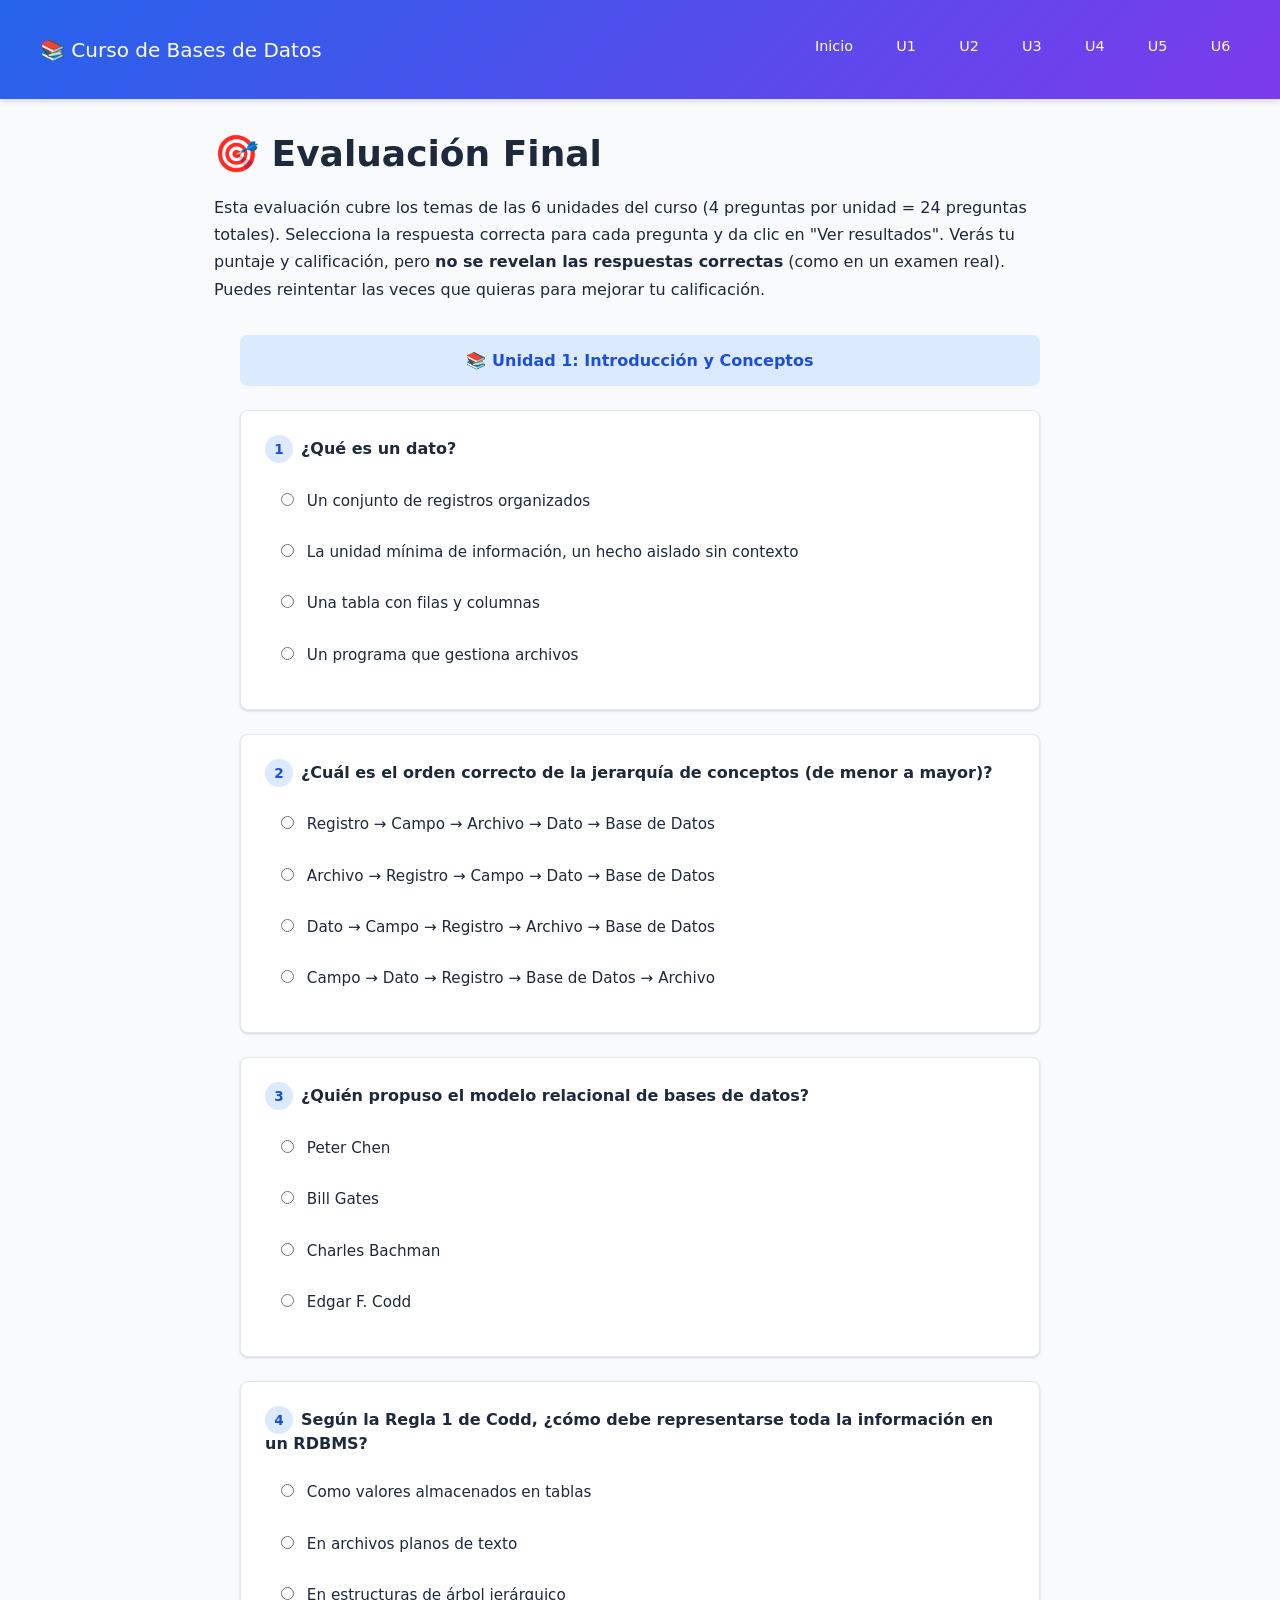
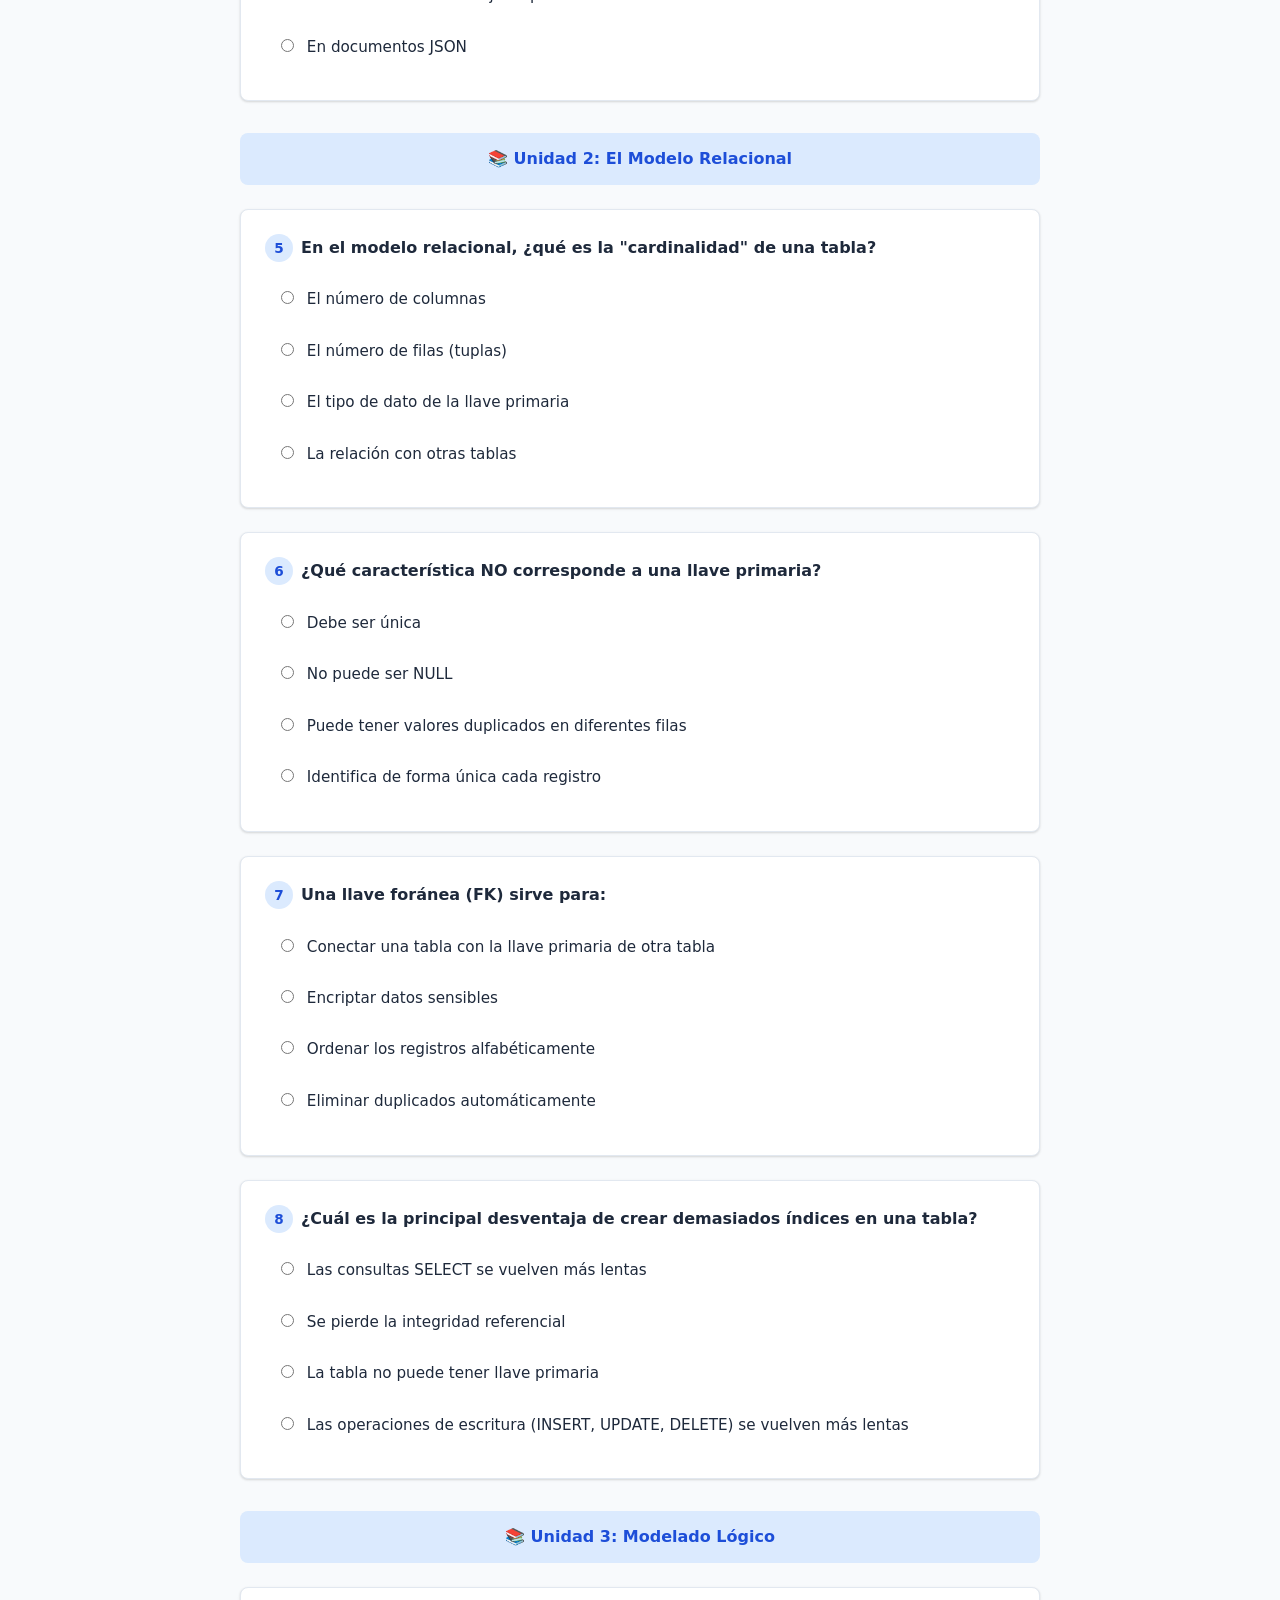
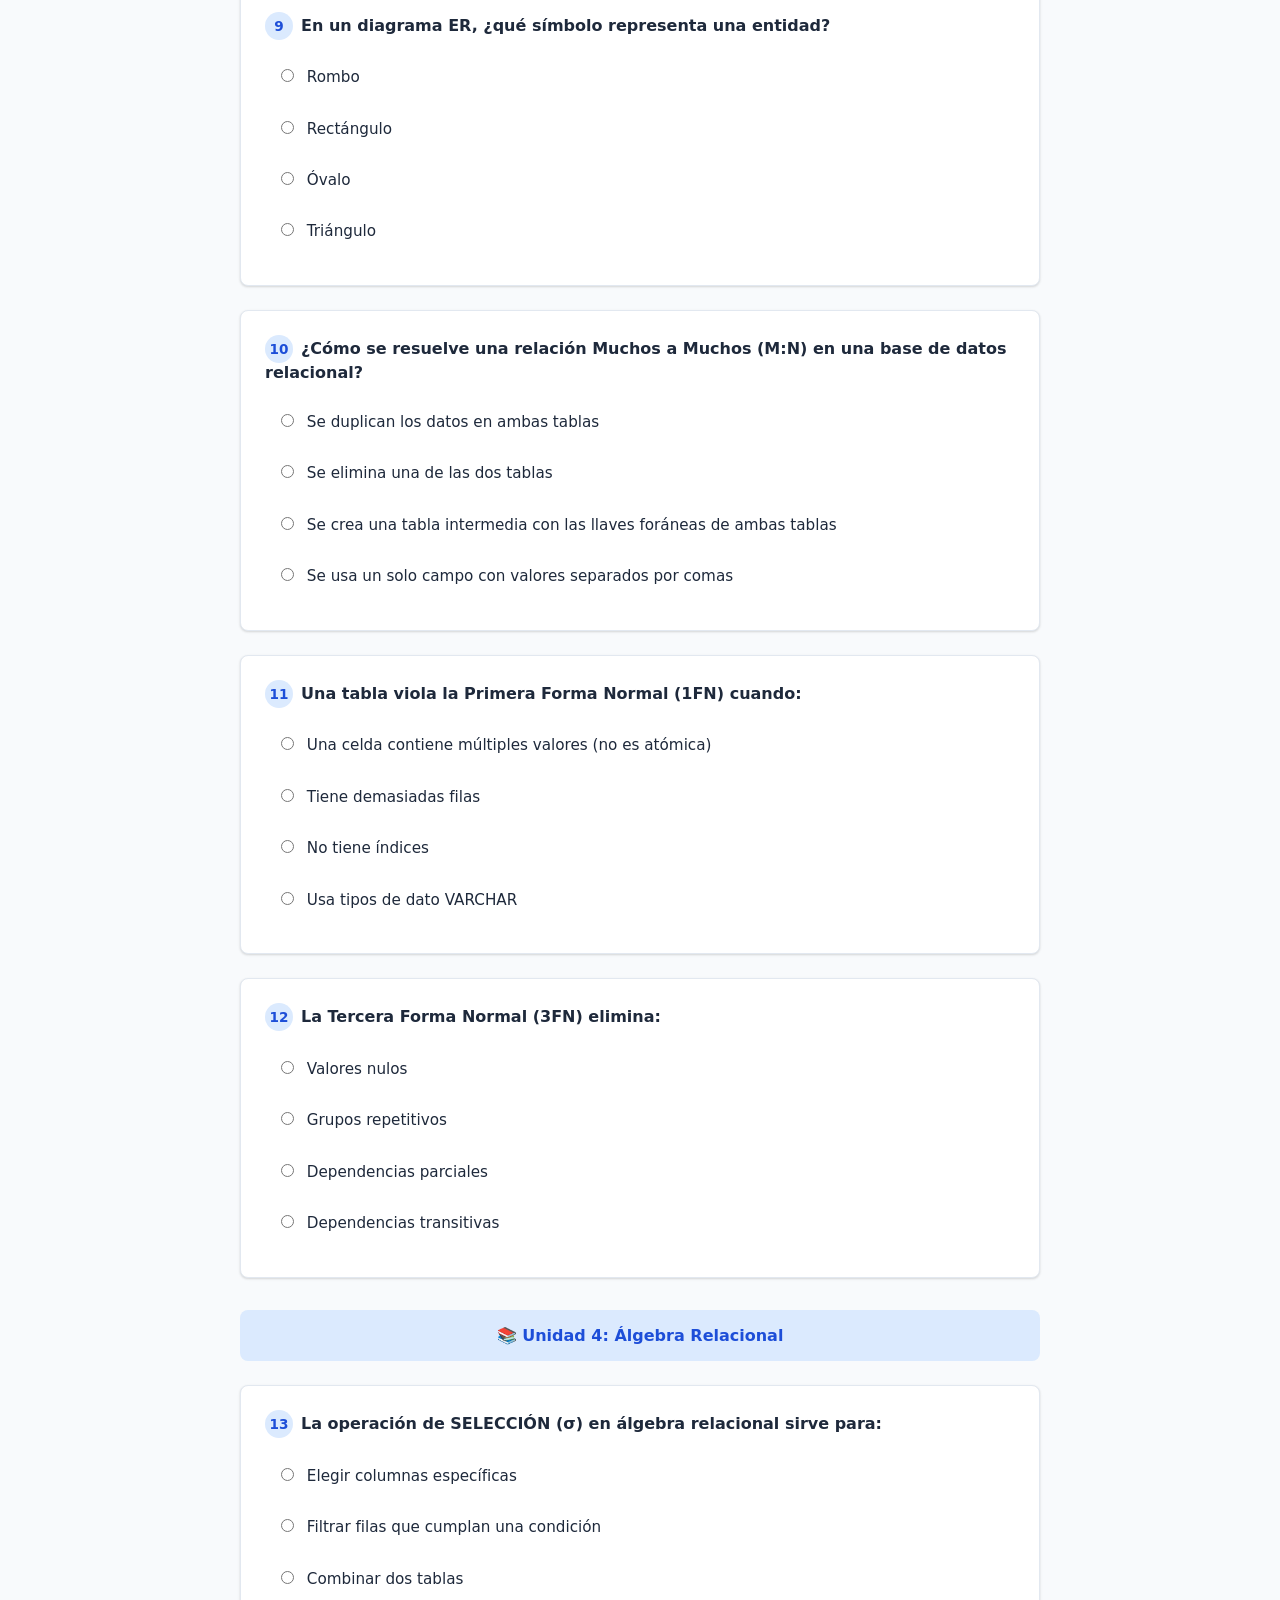
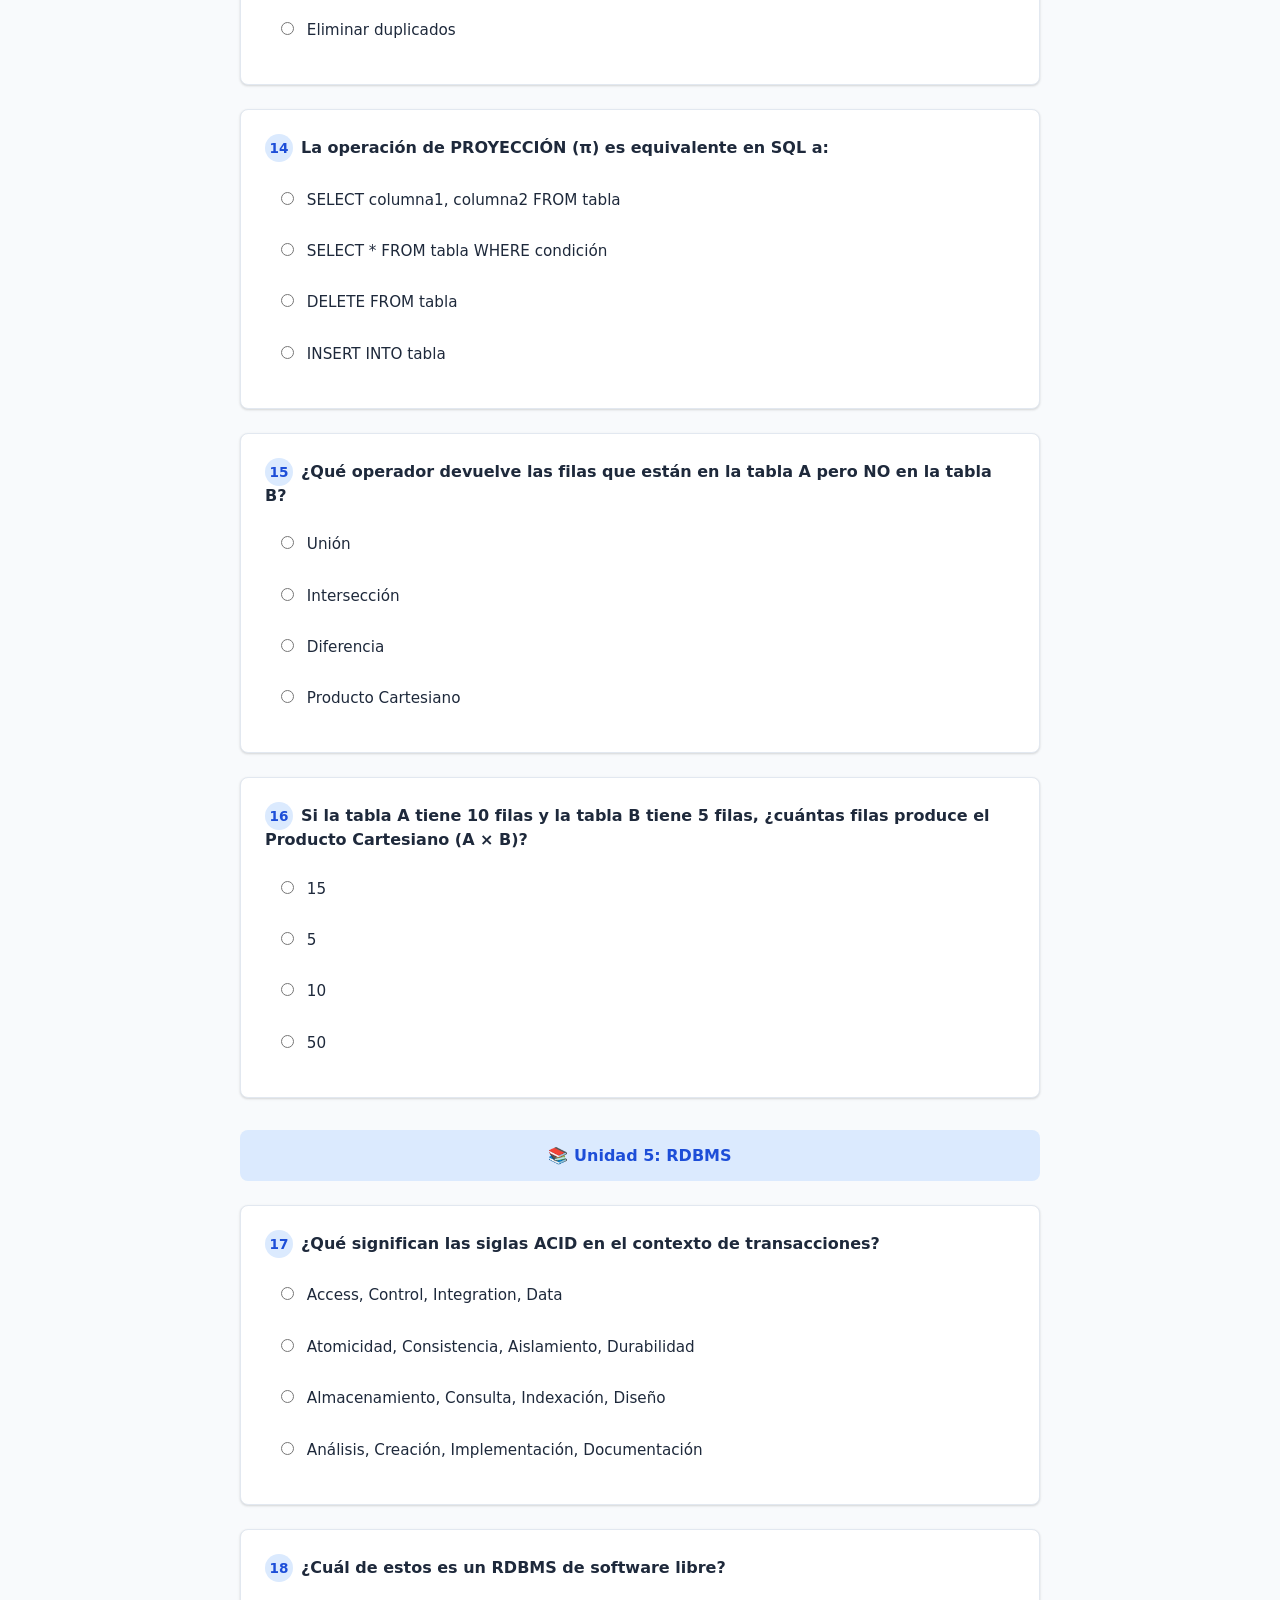
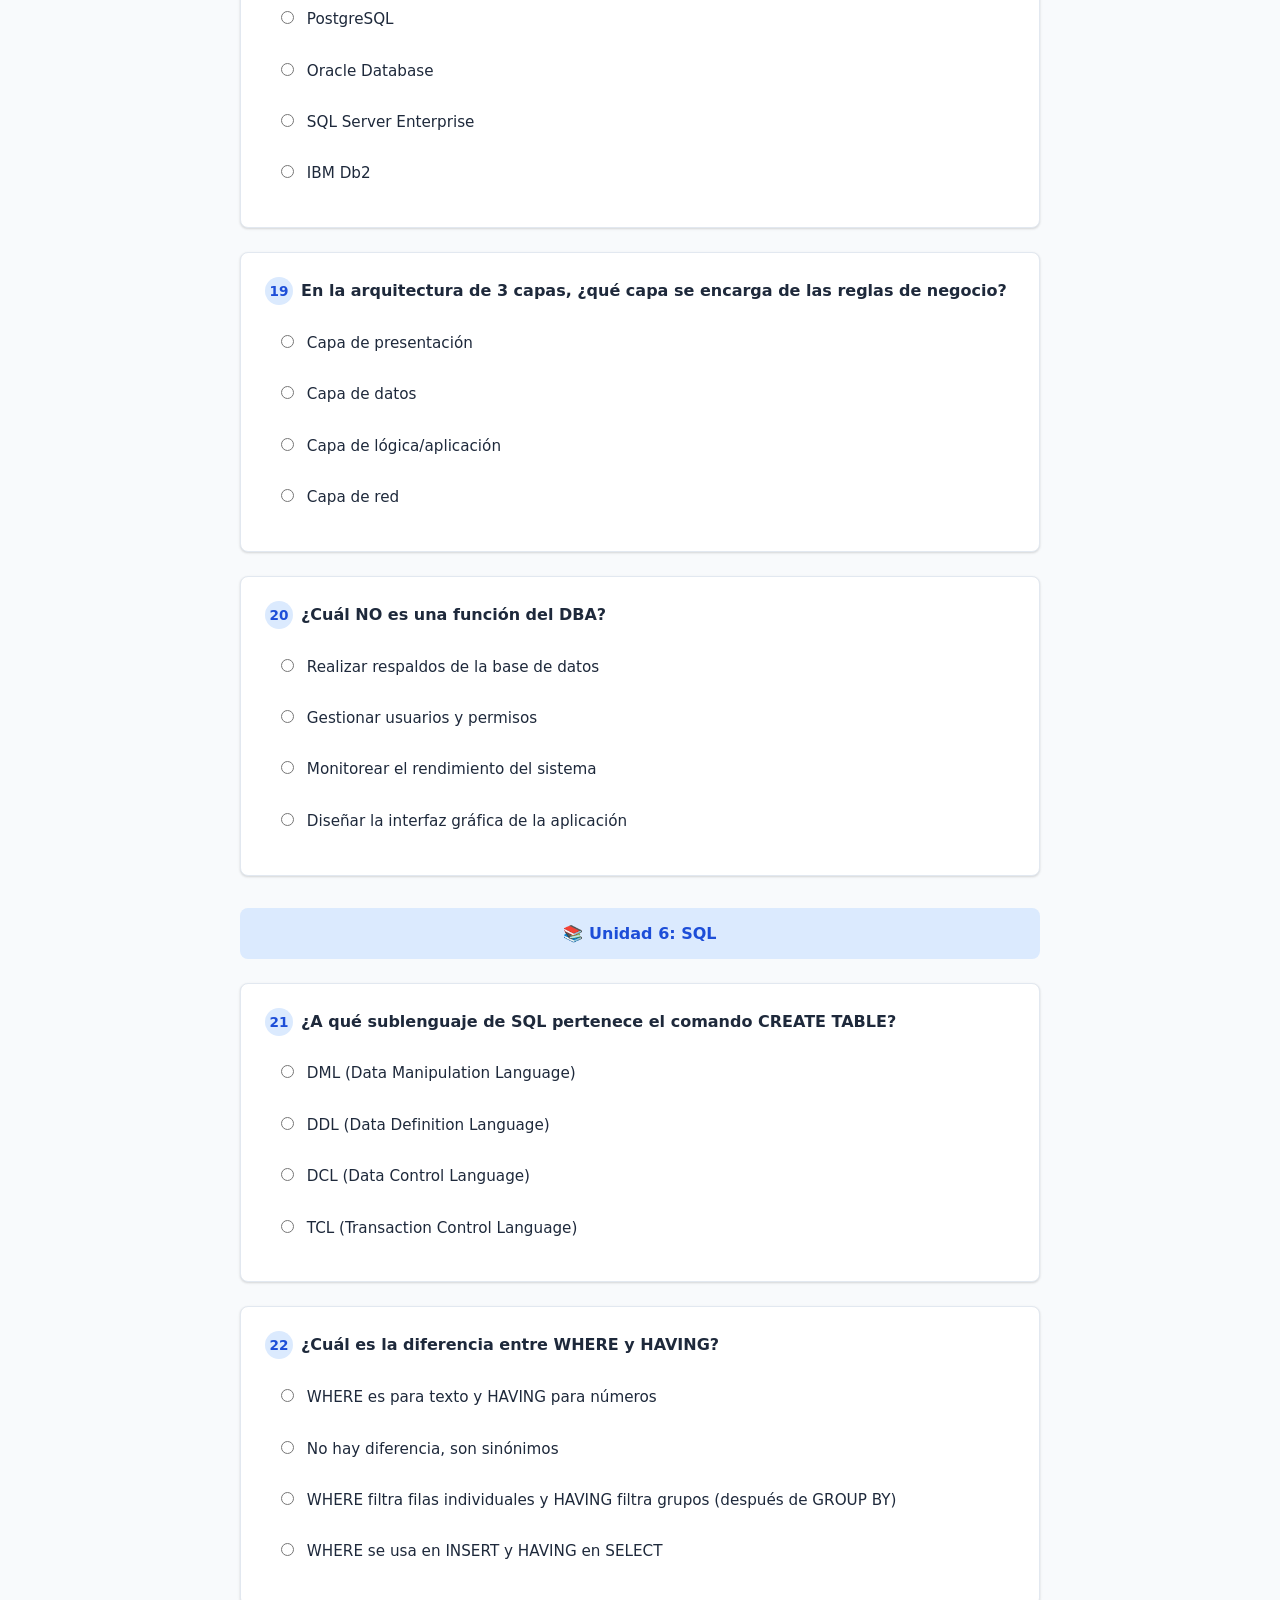
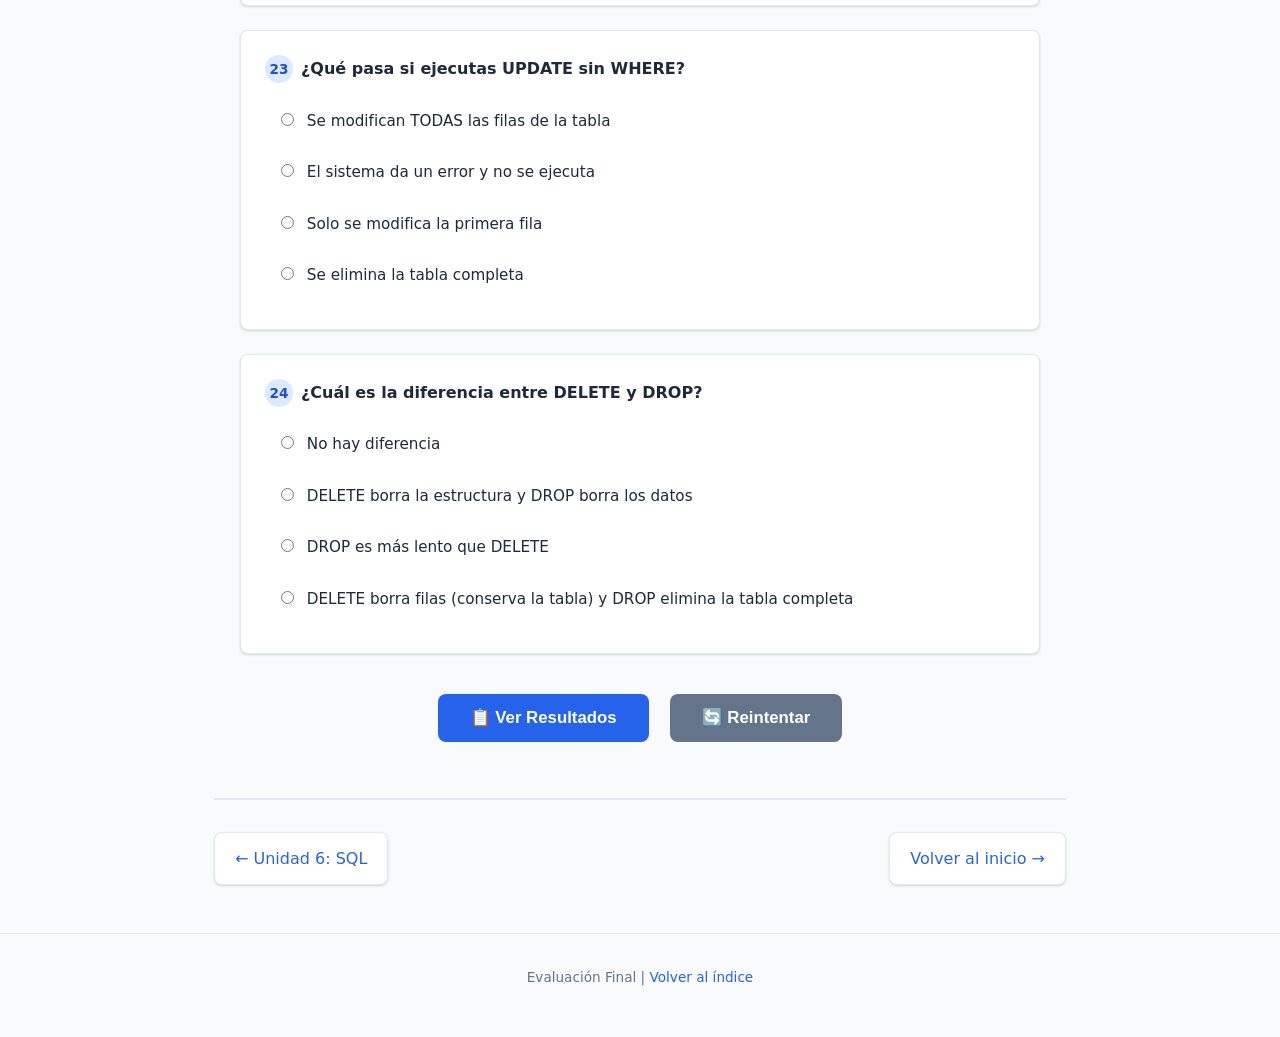
==== evaluacion.html @ bdf023b6 "Add files via upload" ====
<!DOCTYPE html>
<html lang="es">
<head>
    <meta charset="UTF-8">
    <meta name="viewport" content="width=device-width, initial-scale=1.0">
    <title>Evaluación Final | Curso de Bases de Datos</title>
    <link rel="stylesheet" href="styles.css">
    <style>
        .quiz-container {
            max-width: 800px;
            margin: 0 auto;
        }
        .question {
            background: var(--white);
            border: 1px solid var(--border);
            border-radius: var(--radius);
            padding: 1.5rem;
            margin-bottom: 1.5rem;
            box-shadow: var(--shadow);
            transition: border-color 0.3s;
        }
        .question.correct {
            border-color: transparent;
        }
        .question.incorrect {
            border-color: transparent;
        }
        .question h4 {
            margin-top: 0;
            margin-bottom: 1rem;
            color: var(--text);
            font-size: 1rem;
        }
        .question h4 .q-number {
            display: inline-block;
            background: var(--primary-light);
            color: var(--primary-dark);
            width: 28px;
            height: 28px;
            border-radius: 50%;
            text-align: center;
            line-height: 28px;
            font-size: 0.85rem;
            margin-right: 0.5rem;
        }
        .question label {
            display: block;
            padding: 0.6rem 1rem;
            margin: 0.4rem 0;
            border-radius: 6px;
            cursor: pointer;
            transition: background 0.2s;
            font-size: 0.95rem;
        }
        .question label:hover {
            background: var(--primary-light);
        }
        .question input[type="radio"] {
            margin-right: 0.5rem;
        }
        .question .feedback {
            display: none;
            margin-top: 0.75rem;
            padding: 0.6rem 1rem;
            border-radius: 6px;
            font-size: 0.9rem;
            font-weight: 500;
        }
        .question .feedback.show {
            display: block;
        }
        .question .feedback.correct-feedback {
            background: #d1fae5;
            color: #065f46;
        }
        .question .feedback.incorrect-feedback {
            background: #fee2e2;
            color: #991b1b;
        }
        .quiz-results {
            display: none;
            text-align: center;
            background: var(--white);
            border: 2px solid var(--primary);
            border-radius: var(--radius-lg);
            padding: 2rem;
            margin: 2rem 0;
            box-shadow: var(--shadow-lg);
        }
        .quiz-results.show {
            display: block;
        }
        .quiz-results .score {
            font-size: 3rem;
            font-weight: 800;
            color: var(--primary);
            margin: 0.5rem 0;
        }
        .quiz-results .score-label {
            font-size: 1.1rem;
            color: var(--text-light);
            margin-bottom: 0.5rem;
        }
        .quiz-results .grade {
            font-size: 1.5rem;
            font-weight: 700;
            margin: 1rem 0;
            padding: 0.5rem 1.5rem;
            border-radius: 30px;
            display: inline-block;
        }
        .quiz-results .grade.excellent {
            background: #d1fae5;
            color: #065f46;
        }
        .quiz-results .grade.good {
            background: #dbeafe;
            color: #1e40af;
        }
        .quiz-results .grade.regular {
            background: #fef3c7;
            color: #92400e;
        }
        .quiz-results .grade.needs-work {
            background: #fee2e2;
            color: #991b1b;
        }
        .quiz-results .message {
            font-size: 1rem;
            color: var(--text-light);
            margin-top: 1rem;
        }
        .quiz-btn {
            display: inline-block;
            padding: 0.85rem 2rem;
            background: var(--primary);
            color: white;
            border: none;
            border-radius: var(--radius);
            font-size: 1.05rem;
            font-weight: 600;
            cursor: pointer;
            transition: background 0.2s, transform 0.1s;
            margin: 0.5rem;
        }
        .quiz-btn:hover {
            background: var(--primary-dark);
            transform: translateY(-1px);
        }
        .quiz-btn.secondary {
            background: var(--text-light);
        }
        .quiz-btn.secondary:hover {
            background: var(--text);
        }
        .section-divider {
            text-align: center;
            margin: 2rem 0 1.5rem;
            padding: 0.75rem;
            background: var(--primary-light);
            border-radius: var(--radius);
            font-weight: 600;
            color: var(--primary-dark);
        }
    </style>
</head>
<body>
    <header class="site-header">
        <nav class="nav-container">
            <a href="index.html" class="nav-brand">&#128218; Curso de Bases de Datos</a>
            <ul class="nav-links">
                <li><a href="index.html">Inicio</a></li>
                <li><a href="unidad1.html">U1</a></li>
                <li><a href="unidad2.html">U2</a></li>
                <li><a href="unidad3.html">U3</a></li>
                <li><a href="unidad4.html">U4</a></li>
                <li><a href="unidad5.html">U5</a></li>
                <li><a href="unidad6.html">U6</a></li>
            </ul>
        </nav>
    </header>

    <main class="main-content">
        <h1>&#127919; Evaluación Final</h1>
        <p>Esta evaluación cubre los temas de las 6 unidades del curso (4 preguntas por unidad = 24 preguntas totales). Selecciona la respuesta correcta para cada pregunta y da clic en "Ver resultados". Verás tu puntaje y calificación, pero <strong>no se revelan las respuestas correctas</strong> (como en un examen real). Puedes reintentar las veces que quieras para mejorar tu calificación.</p>

        <div class="quiz-container" id="quizContainer">

            <!-- UNIDAD 1 -->
            <div class="section-divider">&#128218; Unidad 1: Introducción y Conceptos</div>

            <div class="question" data-correct="b">
                <h4><span class="q-number">1</span>¿Qué es un dato?</h4>
                <label><input type="radio" name="q1" value="a"> Un conjunto de registros organizados</label>
                <label><input type="radio" name="q1" value="b"> La unidad mínima de información, un hecho aislado sin contexto</label>
                <label><input type="radio" name="q1" value="c"> Una tabla con filas y columnas</label>
                <label><input type="radio" name="q1" value="d"> Un programa que gestiona archivos</label>
                <div class="feedback" style="display:none;"></div>
            </div>

            <div class="question" data-correct="c">
                <h4><span class="q-number">2</span>¿Cuál es el orden correcto de la jerarquía de conceptos (de menor a mayor)?</h4>
                <label><input type="radio" name="q2" value="a"> Registro → Campo → Archivo → Dato → Base de Datos</label>
                <label><input type="radio" name="q2" value="b"> Archivo → Registro → Campo → Dato → Base de Datos</label>
                <label><input type="radio" name="q2" value="c"> Dato → Campo → Registro → Archivo → Base de Datos</label>
                <label><input type="radio" name="q2" value="d"> Campo → Dato → Registro → Base de Datos → Archivo</label>
                <div class="feedback" style="display:none;"></div>
            </div>

            <div class="question" data-correct="d">
                <h4><span class="q-number">3</span>¿Quién propuso el modelo relacional de bases de datos?</h4>
                <label><input type="radio" name="q3" value="a"> Peter Chen</label>
                <label><input type="radio" name="q3" value="b"> Bill Gates</label>
                <label><input type="radio" name="q3" value="c"> Charles Bachman</label>
                <label><input type="radio" name="q3" value="d"> Edgar F. Codd</label>
                <div class="feedback" style="display:none;"></div>
            </div>

            <div class="question" data-correct="a">
                <h4><span class="q-number">4</span>Según la Regla 1 de Codd, ¿cómo debe representarse toda la información en un RDBMS?</h4>
                <label><input type="radio" name="q4" value="a"> Como valores almacenados en tablas</label>
                <label><input type="radio" name="q4" value="b"> En archivos planos de texto</label>
                <label><input type="radio" name="q4" value="c"> En estructuras de árbol jerárquico</label>
                <label><input type="radio" name="q4" value="d"> En documentos JSON</label>
                <div class="feedback" style="display:none;"></div>
            </div>

            <!-- UNIDAD 2 -->
            <div class="section-divider">&#128218; Unidad 2: El Modelo Relacional</div>

            <div class="question" data-correct="b">
                <h4><span class="q-number">5</span>En el modelo relacional, ¿qué es la "cardinalidad" de una tabla?</h4>
                <label><input type="radio" name="q5" value="a"> El número de columnas</label>
                <label><input type="radio" name="q5" value="b"> El número de filas (tuplas)</label>
                <label><input type="radio" name="q5" value="c"> El tipo de dato de la llave primaria</label>
                <label><input type="radio" name="q5" value="d"> La relación con otras tablas</label>
                <div class="feedback" style="display:none;"></div>
            </div>

            <div class="question" data-correct="c">
                <h4><span class="q-number">6</span>¿Qué característica NO corresponde a una llave primaria?</h4>
                <label><input type="radio" name="q6" value="a"> Debe ser única</label>
                <label><input type="radio" name="q6" value="b"> No puede ser NULL</label>
                <label><input type="radio" name="q6" value="c"> Puede tener valores duplicados en diferentes filas</label>
                <label><input type="radio" name="q6" value="d"> Identifica de forma única cada registro</label>
                <div class="feedback" style="display:none;"></div>
            </div>

            <div class="question" data-correct="a">
                <h4><span class="q-number">7</span>Una llave foránea (FK) sirve para:</h4>
                <label><input type="radio" name="q7" value="a"> Conectar una tabla con la llave primaria de otra tabla</label>
                <label><input type="radio" name="q7" value="b"> Encriptar datos sensibles</label>
                <label><input type="radio" name="q7" value="c"> Ordenar los registros alfabéticamente</label>
                <label><input type="radio" name="q7" value="d"> Eliminar duplicados automáticamente</label>
                <div class="feedback" style="display:none;"></div>
            </div>

            <div class="question" data-correct="d">
                <h4><span class="q-number">8</span>¿Cuál es la principal desventaja de crear demasiados índices en una tabla?</h4>
                <label><input type="radio" name="q8" value="a"> Las consultas SELECT se vuelven más lentas</label>
                <label><input type="radio" name="q8" value="b"> Se pierde la integridad referencial</label>
                <label><input type="radio" name="q8" value="c"> La tabla no puede tener llave primaria</label>
                <label><input type="radio" name="q8" value="d"> Las operaciones de escritura (INSERT, UPDATE, DELETE) se vuelven más lentas</label>
                <div class="feedback" style="display:none;"></div>
            </div>

            <!-- UNIDAD 3 -->
            <div class="section-divider">&#128218; Unidad 3: Modelado Lógico</div>

            <div class="question" data-correct="b">
                <h4><span class="q-number">9</span>En un diagrama ER, ¿qué símbolo representa una entidad?</h4>
                <label><input type="radio" name="q9" value="a"> Rombo</label>
                <label><input type="radio" name="q9" value="b"> Rectángulo</label>
                <label><input type="radio" name="q9" value="c"> Óvalo</label>
                <label><input type="radio" name="q9" value="d"> Triángulo</label>
                <div class="feedback" style="display:none;"></div>
            </div>

            <div class="question" data-correct="c">
                <h4><span class="q-number">10</span>¿Cómo se resuelve una relación Muchos a Muchos (M:N) en una base de datos relacional?</h4>
                <label><input type="radio" name="q10" value="a"> Se duplican los datos en ambas tablas</label>
                <label><input type="radio" name="q10" value="b"> Se elimina una de las dos tablas</label>
                <label><input type="radio" name="q10" value="c"> Se crea una tabla intermedia con las llaves foráneas de ambas tablas</label>
                <label><input type="radio" name="q10" value="d"> Se usa un solo campo con valores separados por comas</label>
                <div class="feedback" style="display:none;"></div>
            </div>

            <div class="question" data-correct="a">
                <h4><span class="q-number">11</span>Una tabla viola la Primera Forma Normal (1FN) cuando:</h4>
                <label><input type="radio" name="q11" value="a"> Una celda contiene múltiples valores (no es atómica)</label>
                <label><input type="radio" name="q11" value="b"> Tiene demasiadas filas</label>
                <label><input type="radio" name="q11" value="c"> No tiene índices</label>
                <label><input type="radio" name="q11" value="d"> Usa tipos de dato VARCHAR</label>
                <div class="feedback" style="display:none;"></div>
            </div>

            <div class="question" data-correct="d">
                <h4><span class="q-number">12</span>La Tercera Forma Normal (3FN) elimina:</h4>
                <label><input type="radio" name="q12" value="a"> Valores nulos</label>
                <label><input type="radio" name="q12" value="b"> Grupos repetitivos</label>
                <label><input type="radio" name="q12" value="c"> Dependencias parciales</label>
                <label><input type="radio" name="q12" value="d"> Dependencias transitivas</label>
                <div class="feedback" style="display:none;"></div>
            </div>

            <!-- UNIDAD 4 -->
            <div class="section-divider">&#128218; Unidad 4: Álgebra Relacional</div>

            <div class="question" data-correct="b">
                <h4><span class="q-number">13</span>La operación de SELECCIÓN (σ) en álgebra relacional sirve para:</h4>
                <label><input type="radio" name="q13" value="a"> Elegir columnas específicas</label>
                <label><input type="radio" name="q13" value="b"> Filtrar filas que cumplan una condición</label>
                <label><input type="radio" name="q13" value="c"> Combinar dos tablas</label>
                <label><input type="radio" name="q13" value="d"> Eliminar duplicados</label>
                <div class="feedback" style="display:none;"></div>
            </div>

            <div class="question" data-correct="a">
                <h4><span class="q-number">14</span>La operación de PROYECCIÓN (π) es equivalente en SQL a:</h4>
                <label><input type="radio" name="q14" value="a"> SELECT columna1, columna2 FROM tabla</label>
                <label><input type="radio" name="q14" value="b"> SELECT * FROM tabla WHERE condición</label>
                <label><input type="radio" name="q14" value="c"> DELETE FROM tabla</label>
                <label><input type="radio" name="q14" value="d"> INSERT INTO tabla</label>
                <div class="feedback" style="display:none;"></div>
            </div>

            <div class="question" data-correct="c">
                <h4><span class="q-number">15</span>¿Qué operador devuelve las filas que están en la tabla A pero NO en la tabla B?</h4>
                <label><input type="radio" name="q15" value="a"> Unión</label>
                <label><input type="radio" name="q15" value="b"> Intersección</label>
                <label><input type="radio" name="q15" value="c"> Diferencia</label>
                <label><input type="radio" name="q15" value="d"> Producto Cartesiano</label>
                <div class="feedback" style="display:none;"></div>
            </div>

            <div class="question" data-correct="d">
                <h4><span class="q-number">16</span>Si la tabla A tiene 10 filas y la tabla B tiene 5 filas, ¿cuántas filas produce el Producto Cartesiano (A × B)?</h4>
                <label><input type="radio" name="q16" value="a"> 15</label>
                <label><input type="radio" name="q16" value="b"> 5</label>
                <label><input type="radio" name="q16" value="c"> 10</label>
                <label><input type="radio" name="q16" value="d"> 50</label>
                <div class="feedback" style="display:none;"></div>
            </div>

            <!-- UNIDAD 5 -->
            <div class="section-divider">&#128218; Unidad 5: RDBMS</div>

            <div class="question" data-correct="b">
                <h4><span class="q-number">17</span>¿Qué significan las siglas ACID en el contexto de transacciones?</h4>
                <label><input type="radio" name="q17" value="a"> Access, Control, Integration, Data</label>
                <label><input type="radio" name="q17" value="b"> Atomicidad, Consistencia, Aislamiento, Durabilidad</label>
                <label><input type="radio" name="q17" value="c"> Almacenamiento, Consulta, Indexación, Diseño</label>
                <label><input type="radio" name="q17" value="d"> Análisis, Creación, Implementación, Documentación</label>
                <div class="feedback" style="display:none;"></div>
            </div>

            <div class="question" data-correct="a">
                <h4><span class="q-number">18</span>¿Cuál de estos es un RDBMS de software libre?</h4>
                <label><input type="radio" name="q18" value="a"> PostgreSQL</label>
                <label><input type="radio" name="q18" value="b"> Oracle Database</label>
                <label><input type="radio" name="q18" value="c"> SQL Server Enterprise</label>
                <label><input type="radio" name="q18" value="d"> IBM Db2</label>
                <div class="feedback" style="display:none;"></div>
            </div>

            <div class="question" data-correct="c">
                <h4><span class="q-number">19</span>En la arquitectura de 3 capas, ¿qué capa se encarga de las reglas de negocio?</h4>
                <label><input type="radio" name="q19" value="a"> Capa de presentación</label>
                <label><input type="radio" name="q19" value="b"> Capa de datos</label>
                <label><input type="radio" name="q19" value="c"> Capa de lógica/aplicación</label>
                <label><input type="radio" name="q19" value="d"> Capa de red</label>
                <div class="feedback" style="display:none;"></div>
            </div>

            <div class="question" data-correct="d">
                <h4><span class="q-number">20</span>¿Cuál NO es una función del DBA?</h4>
                <label><input type="radio" name="q20" value="a"> Realizar respaldos de la base de datos</label>
                <label><input type="radio" name="q20" value="b"> Gestionar usuarios y permisos</label>
                <label><input type="radio" name="q20" value="c"> Monitorear el rendimiento del sistema</label>
                <label><input type="radio" name="q20" value="d"> Diseñar la interfaz gráfica de la aplicación</label>
                <div class="feedback" style="display:none;"></div>
            </div>

            <!-- UNIDAD 6 -->
            <div class="section-divider">&#128218; Unidad 6: SQL</div>

            <div class="question" data-correct="b">
                <h4><span class="q-number">21</span>¿A qué sublenguaje de SQL pertenece el comando CREATE TABLE?</h4>
                <label><input type="radio" name="q21" value="a"> DML (Data Manipulation Language)</label>
                <label><input type="radio" name="q21" value="b"> DDL (Data Definition Language)</label>
                <label><input type="radio" name="q21" value="c"> DCL (Data Control Language)</label>
                <label><input type="radio" name="q21" value="d"> TCL (Transaction Control Language)</label>
                <div class="feedback" style="display:none;"></div>
            </div>

            <div class="question" data-correct="c">
                <h4><span class="q-number">22</span>¿Cuál es la diferencia entre WHERE y HAVING?</h4>
                <label><input type="radio" name="q22" value="a"> WHERE es para texto y HAVING para números</label>
                <label><input type="radio" name="q22" value="b"> No hay diferencia, son sinónimos</label>
                <label><input type="radio" name="q22" value="c"> WHERE filtra filas individuales y HAVING filtra grupos (después de GROUP BY)</label>
                <label><input type="radio" name="q22" value="d"> WHERE se usa en INSERT y HAVING en SELECT</label>
                <div class="feedback" style="display:none;"></div>
            </div>

            <div class="question" data-correct="a">
                <h4><span class="q-number">23</span>¿Qué pasa si ejecutas UPDATE sin WHERE?</h4>
                <label><input type="radio" name="q23" value="a"> Se modifican TODAS las filas de la tabla</label>
                <label><input type="radio" name="q23" value="b"> El sistema da un error y no se ejecuta</label>
                <label><input type="radio" name="q23" value="c"> Solo se modifica la primera fila</label>
                <label><input type="radio" name="q23" value="d"> Se elimina la tabla completa</label>
                <div class="feedback" style="display:none;"></div>
            </div>

            <div class="question" data-correct="d">
                <h4><span class="q-number">24</span>¿Cuál es la diferencia entre DELETE y DROP?</h4>
                <label><input type="radio" name="q24" value="a"> No hay diferencia</label>
                <label><input type="radio" name="q24" value="b"> DELETE borra la estructura y DROP borra los datos</label>
                <label><input type="radio" name="q24" value="c"> DROP es más lento que DELETE</label>
                <label><input type="radio" name="q24" value="d"> DELETE borra filas (conserva la tabla) y DROP elimina la tabla completa</label>
                <div class="feedback" style="display:none;"></div>
            </div>

            <!-- Botones -->
            <div style="text-align: center; margin: 2rem 0;">
                <button class="quiz-btn" onclick="checkQuiz()">&#128203; Ver Resultados</button>
                <button class="quiz-btn secondary" onclick="resetQuiz()">&#128260; Reintentar</button>
            </div>

            <!-- Resultados -->
            <div class="quiz-results" id="quizResults">
                <p class="score-label">Tu resultado:</p>
                <p class="score" id="scoreText">0 de 24</p>
                <p class="grade" id="gradeText"></p>
                <p class="message" id="messageText"></p>
                <div style="margin-top: 1.5rem;">
                    <button class="quiz-btn secondary" onclick="resetQuiz()">&#128260; Reintentar Evaluación</button>
                    <button class="quiz-btn" onclick="window.scrollTo({top: 0, behavior: 'smooth'})">&#11014;&#65039; Ir arriba</button>
                </div>
            </div>

        </div>

        <!-- Navegación -->
        <div class="page-nav">
            <a href="unidad6.html">&larr; Unidad 6: SQL</a>
            <a href="index.html">Volver al inicio &rarr;</a>
        </div>
    </main>

    <footer class="site-footer">
        <p>Evaluación Final | <a href="index.html">Volver al índice</a></p>
    </footer>

    <script>
        const answers = {
            q1: 'b', q2: 'c', q3: 'd', q4: 'a',
            q5: 'b', q6: 'c', q7: 'a', q8: 'd',
            q9: 'b', q10: 'c', q11: 'a', q12: 'd',
            q13: 'b', q14: 'a', q15: 'c', q16: 'd',
            q17: 'b', q18: 'a', q19: 'c', q20: 'd',
            q21: 'b', q22: 'c', q23: 'a', q24: 'd'
        };

        function checkQuiz() {
            let correct = 0;
            const total = Object.keys(answers).length;
            const questions = document.querySelectorAll('.question');

            questions.forEach((q, index) => {
                const qName = 'q' + (index + 1);
                const selected = document.querySelector(`input[name="${qName}"]:checked`);
                const correctAnswer = answers[qName];

                // Reset classes
                q.classList.remove('correct', 'incorrect');

                if (selected && selected.value === correctAnswer) {
                    correct++;
                }
            });

            // Show results
            const percentage = Math.round((correct / total) * 100);
            const grade = (correct / total) * 10;

            document.getElementById('scoreText').textContent = `${correct} de ${total}`;
            
            const gradeEl = document.getElementById('gradeText');
            const messageEl = document.getElementById('messageText');

            gradeEl.textContent = `Calificación: ${grade.toFixed(1)} / 10`;
            gradeEl.className = 'grade';

            if (percentage >= 90) {
                gradeEl.classList.add('excellent');
                messageEl.textContent = '¡Excelente! Dominas los conceptos del curso. Estás listo para la materia.';
            } else if (percentage >= 70) {
                gradeEl.classList.add('good');
                messageEl.textContent = '¡Buen trabajo! Tienes buena base. Revisa las preguntas que fallaste para reforzar.';
            } else if (percentage >= 50) {
                gradeEl.classList.add('regular');
                messageEl.textContent = 'Vas por buen camino. Te recomiendo repasar las unidades donde tuviste más errores.';
            } else {
                gradeEl.classList.add('needs-work');
                messageEl.textContent = 'Necesitas repasar el material. Relee las unidades y vuelve a intentar. ¡No te desanimes!';
            }

            const resultsEl = document.getElementById('quizResults');
            resultsEl.classList.add('show');
            resultsEl.scrollIntoView({ behavior: 'smooth', block: 'center' });
        }

        function resetQuiz() {
            // Clear all radio buttons
            document.querySelectorAll('input[type="radio"]').forEach(r => r.checked = false);
            
            // Reset question styles
            document.querySelectorAll('.question').forEach(q => {
                q.classList.remove('correct', 'incorrect');
            });

            // Hide results
            document.getElementById('quizResults').classList.remove('show');

            // Scroll to top
            window.scrollTo({ top: 0, behavior: 'smooth' });
        }
    </script>
</body>
</html>
---- styles.css ----
/* ============================================
   CURSO DE BASES DE DATOS - ESTILOS GLOBALES
   ============================================ */

/* Reset y base */
* {
    margin: 0;
    padding: 0;
    box-sizing: border-box;
}

:root {
    --primary: #2563eb;
    --primary-dark: #1d4ed8;
    --primary-light: #dbeafe;
    --secondary: #7c3aed;
    --accent: #059669;
    --accent-light: #d1fae5;
    --warning: #d97706;
    --warning-light: #fef3c7;
    --danger: #dc2626;
    --danger-light: #fee2e2;
    --text: #1e293b;
    --text-light: #64748b;
    --bg: #f8fafc;
    --white: #ffffff;
    --border: #e2e8f0;
    --shadow: 0 1px 3px rgba(0,0,0,0.1), 0 1px 2px rgba(0,0,0,0.06);
    --shadow-md: 0 4px 6px rgba(0,0,0,0.07), 0 2px 4px rgba(0,0,0,0.06);
    --shadow-lg: 0 10px 15px rgba(0,0,0,0.1), 0 4px 6px rgba(0,0,0,0.05);
    --radius: 8px;
    --radius-lg: 12px;
}

html {
    scroll-behavior: smooth;
}

body {
    font-family: 'Segoe UI', system-ui, -apple-system, sans-serif;
    line-height: 1.7;
    color: var(--text);
    background: var(--bg);
}

/* Tipografía */
h1, h2, h3, h4 {
    line-height: 1.3;
    color: var(--text);
}

h1 {
    font-size: 2.25rem;
    font-weight: 800;
    margin-bottom: 1rem;
}

h2 {
    font-size: 1.75rem;
    font-weight: 700;
    margin-top: 2.5rem;
    margin-bottom: 1rem;
    padding-bottom: 0.5rem;
    border-bottom: 3px solid var(--primary);
}

h3 {
    font-size: 1.35rem;
    font-weight: 600;
    margin-top: 2rem;
    margin-bottom: 0.75rem;
    color: var(--primary-dark);
}

h4 {
    font-size: 1.1rem;
    font-weight: 600;
    margin-top: 1.5rem;
    margin-bottom: 0.5rem;
}

p {
    margin-bottom: 1rem;
}

a {
    color: var(--primary);
    text-decoration: none;
    transition: color 0.2s;
}

a:hover {
    color: var(--primary-dark);
    text-decoration: underline;
}

/* Header / Navegación */
.site-header {
    background: linear-gradient(135deg, var(--primary) 0%, var(--secondary) 100%);
    color: white;
    padding: 1rem 2rem;
    position: sticky;
    top: 0;
    z-index: 100;
    box-shadow: var(--shadow-md);
}

.site-header a {
    color: white;
    font-weight: 500;
}

.site-header a:hover {
    color: var(--primary-light);
    text-decoration: none;
}

.nav-container {
    max-width: 1200px;
    margin: 0 auto;
    display: flex;
    align-items: center;
    justify-content: space-between;
    flex-wrap: wrap;
    gap: 1rem;
}

.nav-brand {
    font-size: 1.25rem;
    font-weight: 700;
    display: flex;
    align-items: center;
    gap: 0.5rem;
}

.nav-links {
    display: flex;
    gap: 1.5rem;
    flex-wrap: wrap;
    list-style: none;
}

.nav-links a {
    font-size: 0.9rem;
    padding: 0.3rem 0.6rem;
    border-radius: 4px;
    transition: background 0.2s;
}

.nav-links a:hover {
    background: rgba(255,255,255,0.15);
}

/* Contenido principal */
.main-content {
    max-width: 900px;
    margin: 2rem auto;
    padding: 0 1.5rem;
}

/* Hero section (index) */
.hero {
    text-align: center;
    padding: 4rem 2rem;
    background: linear-gradient(135deg, var(--primary) 0%, var(--secondary) 100%);
    color: white;
    border-radius: var(--radius-lg);
    margin-bottom: 3rem;
}

.hero h1 {
    color: white;
    font-size: 2.5rem;
    margin-bottom: 1rem;
}

.hero p {
    font-size: 1.2rem;
    opacity: 0.9;
    max-width: 600px;
    margin: 0 auto;
}

/* Cards de unidades (index) */
.units-grid {
    display: grid;
    grid-template-columns: repeat(auto-fit, minmax(300px, 1fr));
    gap: 1.5rem;
    margin: 2rem 0;
}

.unit-card {
    background: var(--white);
    border-radius: var(--radius-lg);
    padding: 1.5rem;
    box-shadow: var(--shadow);
    border: 1px solid var(--border);
    transition: transform 0.2s, box-shadow 0.2s;
    display: flex;
    flex-direction: column;
}

.unit-card:hover {
    transform: translateY(-3px);
    box-shadow: var(--shadow-lg);
}

.unit-card .unit-number {
    display: inline-flex;
    align-items: center;
    justify-content: center;
    width: 40px;
    height: 40px;
    background: var(--primary-light);
    color: var(--primary-dark);
    border-radius: 50%;
    font-weight: 700;
    font-size: 1.1rem;
    margin-bottom: 0.75rem;
}

.unit-card h3 {
    margin-top: 0;
    color: var(--text);
    font-size: 1.15rem;
}

.unit-card p {
    color: var(--text-light);
    font-size: 0.9rem;
    flex-grow: 1;
}

.unit-card .card-link {
    display: inline-block;
    margin-top: 1rem;
    padding: 0.5rem 1rem;
    background: var(--primary);
    color: white;
    border-radius: var(--radius);
    font-weight: 500;
    font-size: 0.9rem;
    transition: background 0.2s;
    text-align: center;
}

.unit-card .card-link:hover {
    background: var(--primary-dark);
    text-decoration: none;
}

/* Cajas de contenido especial */
.concept-box {
    background: var(--white);
    border: 1px solid var(--border);
    border-left: 4px solid var(--primary);
    border-radius: var(--radius);
    padding: 1.25rem 1.5rem;
    margin: 1.5rem 0;
    box-shadow: var(--shadow);
}

.concept-box h4 {
    margin-top: 0;
    color: var(--primary-dark);
    display: flex;
    align-items: center;
    gap: 0.5rem;
}

.analogy-box {
    background: var(--warning-light);
    border: 1px solid #fde68a;
    border-left: 4px solid var(--warning);
    border-radius: var(--radius);
    padding: 1.25rem 1.5rem;
    margin: 1.5rem 0;
}

.analogy-box h4 {
    margin-top: 0;
    color: #92400e;
    display: flex;
    align-items: center;
    gap: 0.5rem;
}

.example-box {
    background: var(--accent-light);
    border: 1px solid #a7f3d0;
    border-left: 4px solid var(--accent);
    border-radius: var(--radius);
    padding: 1.25rem 1.5rem;
    margin: 1.5rem 0;
}

.example-box h4 {
    margin-top: 0;
    color: #065f46;
    display: flex;
    align-items: center;
    gap: 0.5rem;
}

.warning-box {
    background: var(--danger-light);
    border: 1px solid #fecaca;
    border-left: 4px solid var(--danger);
    border-radius: var(--radius);
    padding: 1.25rem 1.5rem;
    margin: 1.5rem 0;
}

.warning-box h4 {
    margin-top: 0;
    color: #991b1b;
    display: flex;
    align-items: center;
    gap: 0.5rem;
}

.info-box {
    background: #eff6ff;
    border: 1px solid #bfdbfe;
    border-left: 4px solid var(--primary);
    border-radius: var(--radius);
    padding: 1.25rem 1.5rem;
    margin: 1.5rem 0;
}

.info-box h4 {
    margin-top: 0;
    color: var(--primary-dark);
}

/* Tablas */
table {
    width: 100%;
    border-collapse: collapse;
    margin: 1.5rem 0;
    background: var(--white);
    border-radius: var(--radius);
    overflow: hidden;
    box-shadow: var(--shadow);
}

thead {
    background: var(--primary);
    color: white;
}

th {
    padding: 0.75rem 1rem;
    text-align: left;
    font-weight: 600;
    font-size: 0.9rem;
}

td {
    padding: 0.75rem 1rem;
    border-bottom: 1px solid var(--border);
    font-size: 0.9rem;
}

tbody tr:hover {
    background: var(--primary-light);
}

tbody tr:last-child td {
    border-bottom: none;
}

/* Código */
code {
    background: #f1f5f9;
    padding: 0.15rem 0.4rem;
    border-radius: 4px;
    font-family: 'Cascadia Code', 'Fira Code', 'Consolas', monospace;
    font-size: 0.88em;
    color: #be185d;
}

pre {
    background: #1e293b;
    color: #e2e8f0;
    padding: 1.25rem 1.5rem;
    border-radius: var(--radius);
    overflow-x: auto;
    margin: 1.5rem 0;
    box-shadow: var(--shadow-md);
    line-height: 1.5;
}

pre code {
    background: none;
    color: inherit;
    padding: 0;
    font-size: 0.9rem;
}

/* Palabras clave SQL en code blocks */
.keyword { color: #93c5fd; font-weight: 600; }
.string { color: #86efac; }
.comment { color: #94a3b8; font-style: italic; }
.number { color: #fbbf24; }

/* Listas */
ul, ol {
    margin: 1rem 0 1rem 1.5rem;
}

li {
    margin-bottom: 0.5rem;
}

li strong {
    color: var(--primary-dark);
}

/* Navegación entre páginas */
.page-nav {
    display: flex;
    justify-content: space-between;
    align-items: center;
    margin-top: 3rem;
    padding-top: 2rem;
    border-top: 2px solid var(--border);
    flex-wrap: wrap;
    gap: 1rem;
}

.page-nav a {
    display: inline-flex;
    align-items: center;
    gap: 0.5rem;
    padding: 0.75rem 1.25rem;
    background: var(--white);
    border: 1px solid var(--border);
    border-radius: var(--radius);
    font-weight: 500;
    transition: all 0.2s;
    box-shadow: var(--shadow);
}

.page-nav a:hover {
    background: var(--primary);
    color: white;
    border-color: var(--primary);
    text-decoration: none;
}

/* Footer */
.site-footer {
    text-align: center;
    padding: 2rem;
    margin-top: 3rem;
    color: var(--text-light);
    font-size: 0.85rem;
    border-top: 1px solid var(--border);
}

/* Timeline (para evolución) */
.timeline {
    position: relative;
    padding-left: 2rem;
    margin: 1.5rem 0;
}

.timeline::before {
    content: '';
    position: absolute;
    left: 0.5rem;
    top: 0;
    bottom: 0;
    width: 3px;
    background: var(--primary-light);
    border-radius: 2px;
}

.timeline-item {
    position: relative;
    margin-bottom: 1.5rem;
    padding-left: 1.5rem;
}

.timeline-item::before {
    content: '';
    position: absolute;
    left: -1.75rem;
    top: 0.5rem;
    width: 12px;
    height: 12px;
    background: var(--primary);
    border-radius: 50%;
    border: 3px solid var(--primary-light);
}

.timeline-item .year {
    font-weight: 700;
    color: var(--primary);
    font-size: 0.9rem;
}

/* Diagrama simple con CSS */
.diagram {
    background: var(--white);
    border: 1px solid var(--border);
    border-radius: var(--radius);
    padding: 1.5rem;
    margin: 1.5rem 0;
    text-align: center;
    box-shadow: var(--shadow);
    overflow-x: auto;
}

.diagram-row {
    display: flex;
    justify-content: center;
    align-items: center;
    gap: 1rem;
    flex-wrap: wrap;
    margin: 0.5rem 0;
}

.diagram-box {
    background: var(--primary-light);
    border: 2px solid var(--primary);
    border-radius: var(--radius);
    padding: 0.75rem 1.25rem;
    font-weight: 600;
    font-size: 0.9rem;
    color: var(--primary-dark);
}

.diagram-box.secondary {
    background: #ede9fe;
    border-color: var(--secondary);
    color: #5b21b6;
}

.diagram-box.accent {
    background: var(--accent-light);
    border-color: var(--accent);
    color: #065f46;
}

.diagram-arrow {
    font-size: 1.5rem;
    color: var(--text-light);
}

/* Tabla de contenidos (sidebar en cada unidad) */
.toc {
    background: var(--white);
    border: 1px solid var(--border);
    border-radius: var(--radius);
    padding: 1.25rem 1.5rem;
    margin-bottom: 2rem;
    box-shadow: var(--shadow);
}

.toc h4 {
    margin-top: 0;
    margin-bottom: 0.75rem;
    font-size: 1rem;
    color: var(--text);
}

.toc ol {
    margin: 0;
    padding-left: 1.25rem;
}

.toc li {
    margin-bottom: 0.4rem;
    font-size: 0.9rem;
}

.toc a {
    color: var(--text-light);
}

.toc a:hover {
    color: var(--primary);
}

/* Badge/etiqueta */
.badge {
    display: inline-block;
    padding: 0.2rem 0.6rem;
    border-radius: 20px;
    font-size: 0.75rem;
    font-weight: 600;
    text-transform: uppercase;
    letter-spacing: 0.5px;
}

.badge-primary {
    background: var(--primary-light);
    color: var(--primary-dark);
}

.badge-accent {
    background: var(--accent-light);
    color: #065f46;
}

/* Responsive */
@media (max-width: 768px) {
    h1 { font-size: 1.75rem; }
    h2 { font-size: 1.4rem; }
    h3 { font-size: 1.15rem; }
    
    .hero {
        padding: 2.5rem 1.5rem;
    }
    
    .hero h1 {
        font-size: 1.75rem;
    }
    
    .nav-container {
        flex-direction: column;
        align-items: flex-start;
    }
    
    .nav-links {
        gap: 0.75rem;
    }
    
    .units-grid {
        grid-template-columns: 1fr;
    }
    
    .page-nav {
        flex-direction: column;
    }
    
    pre {
        padding: 1rem;
        font-size: 0.8rem;
    }
    
    table {
        font-size: 0.8rem;
    }
    
    th, td {
        padding: 0.5rem 0.75rem;
    }
}

@media (max-width: 480px) {
    .site-header {
        padding: 0.75rem 1rem;
    }
    
    .main-content {
        padding: 0 1rem;
    }
}
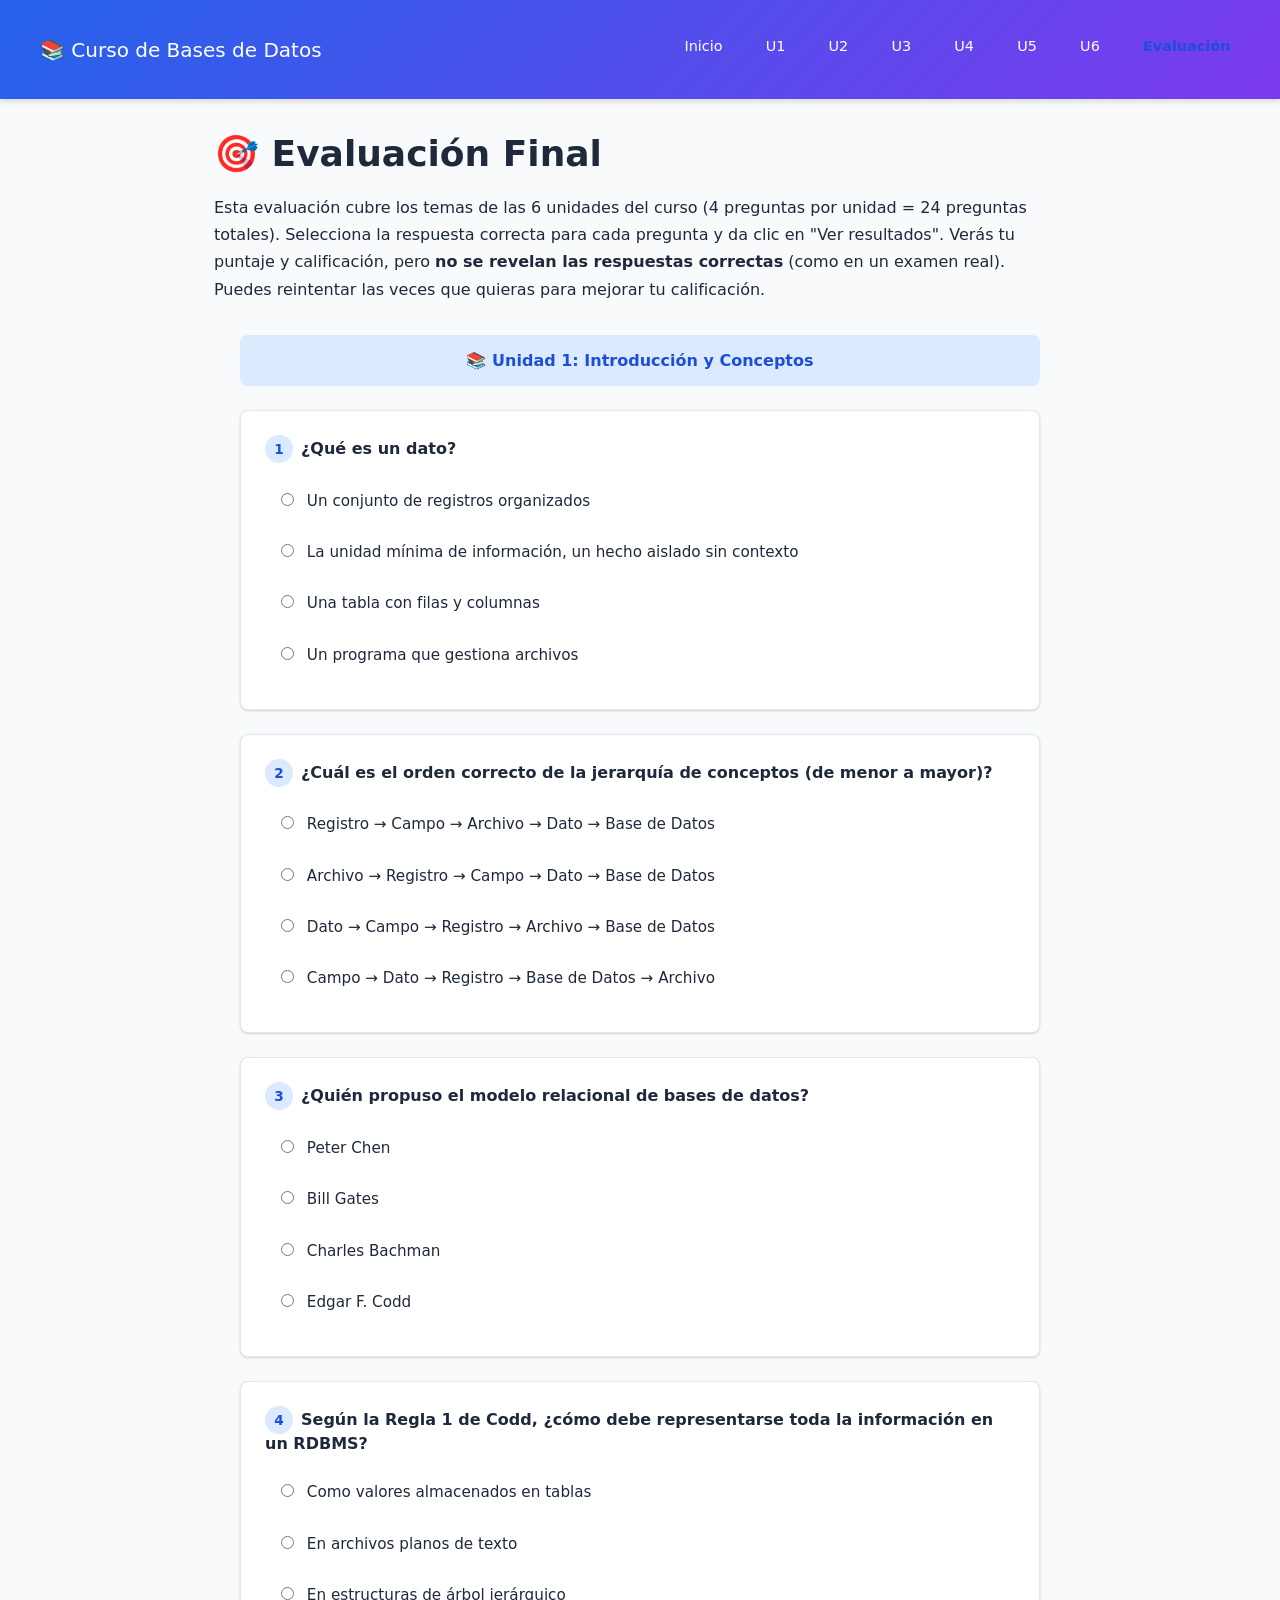
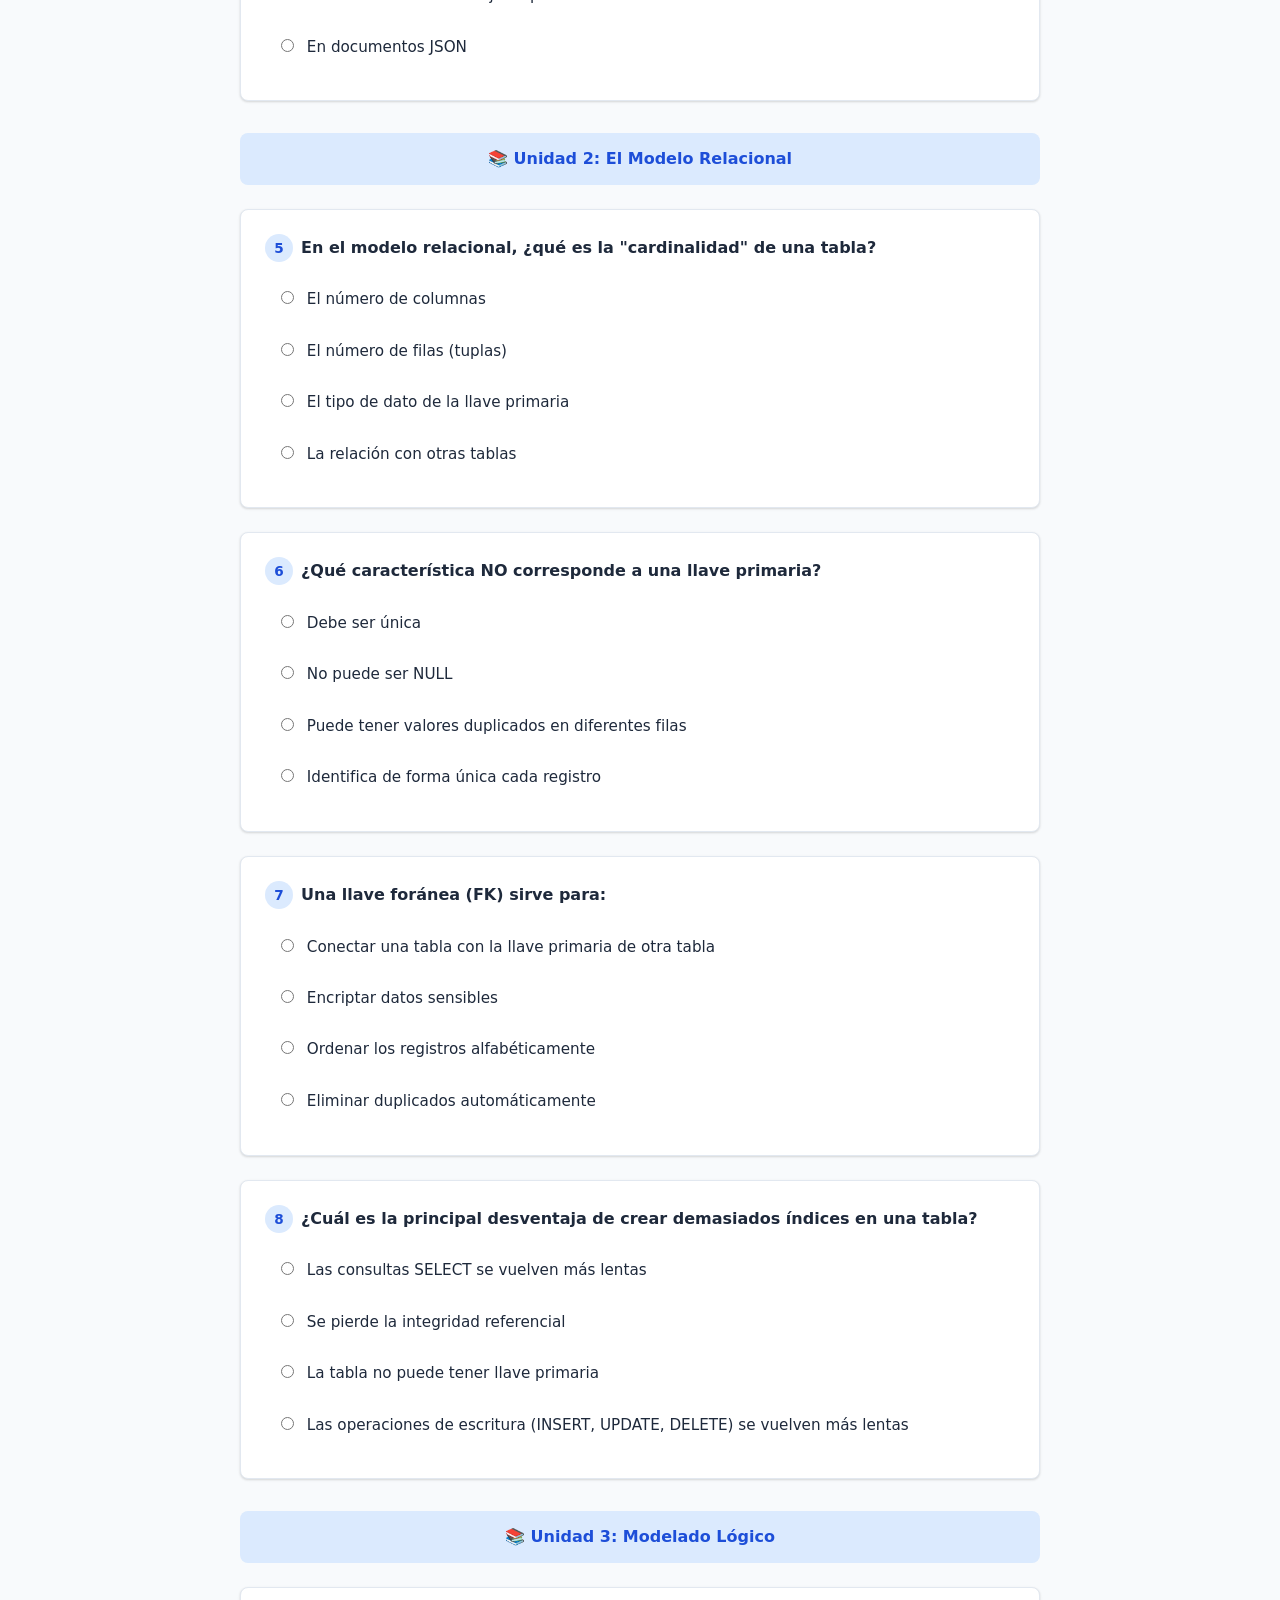
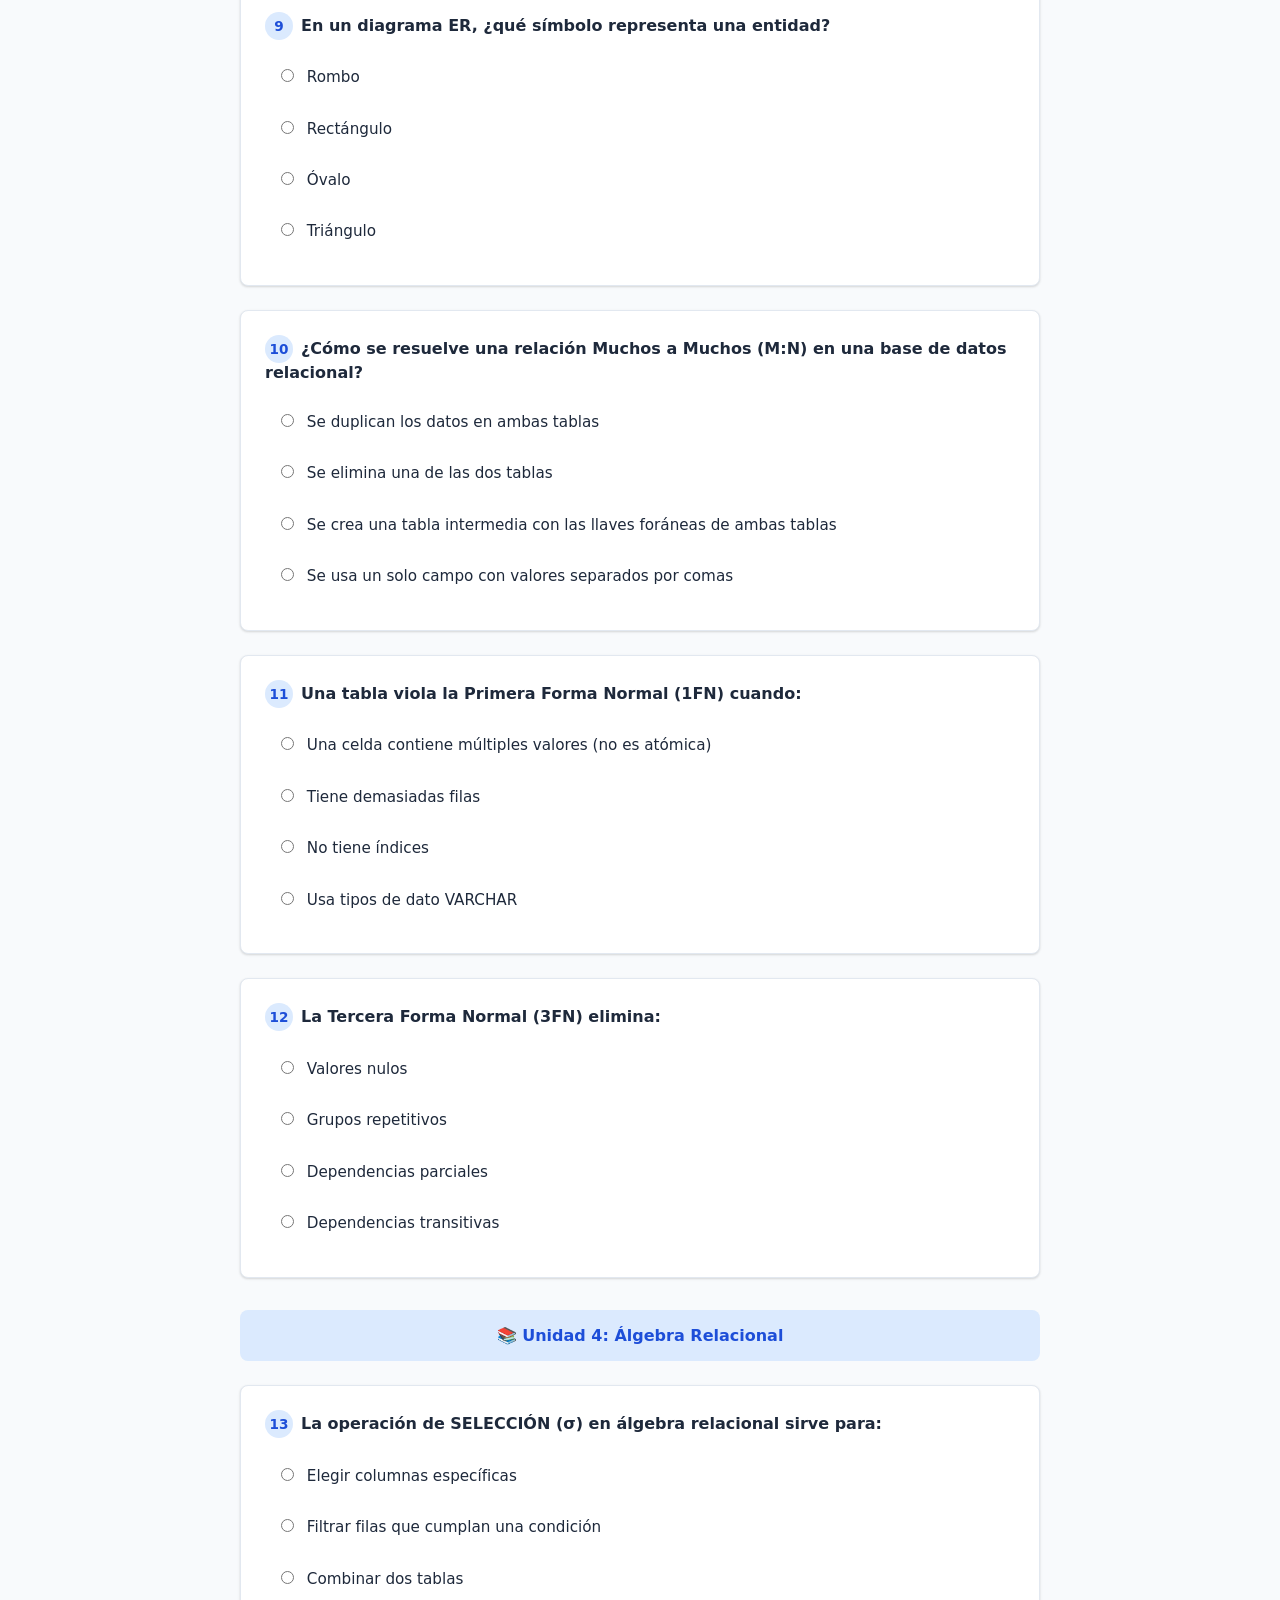
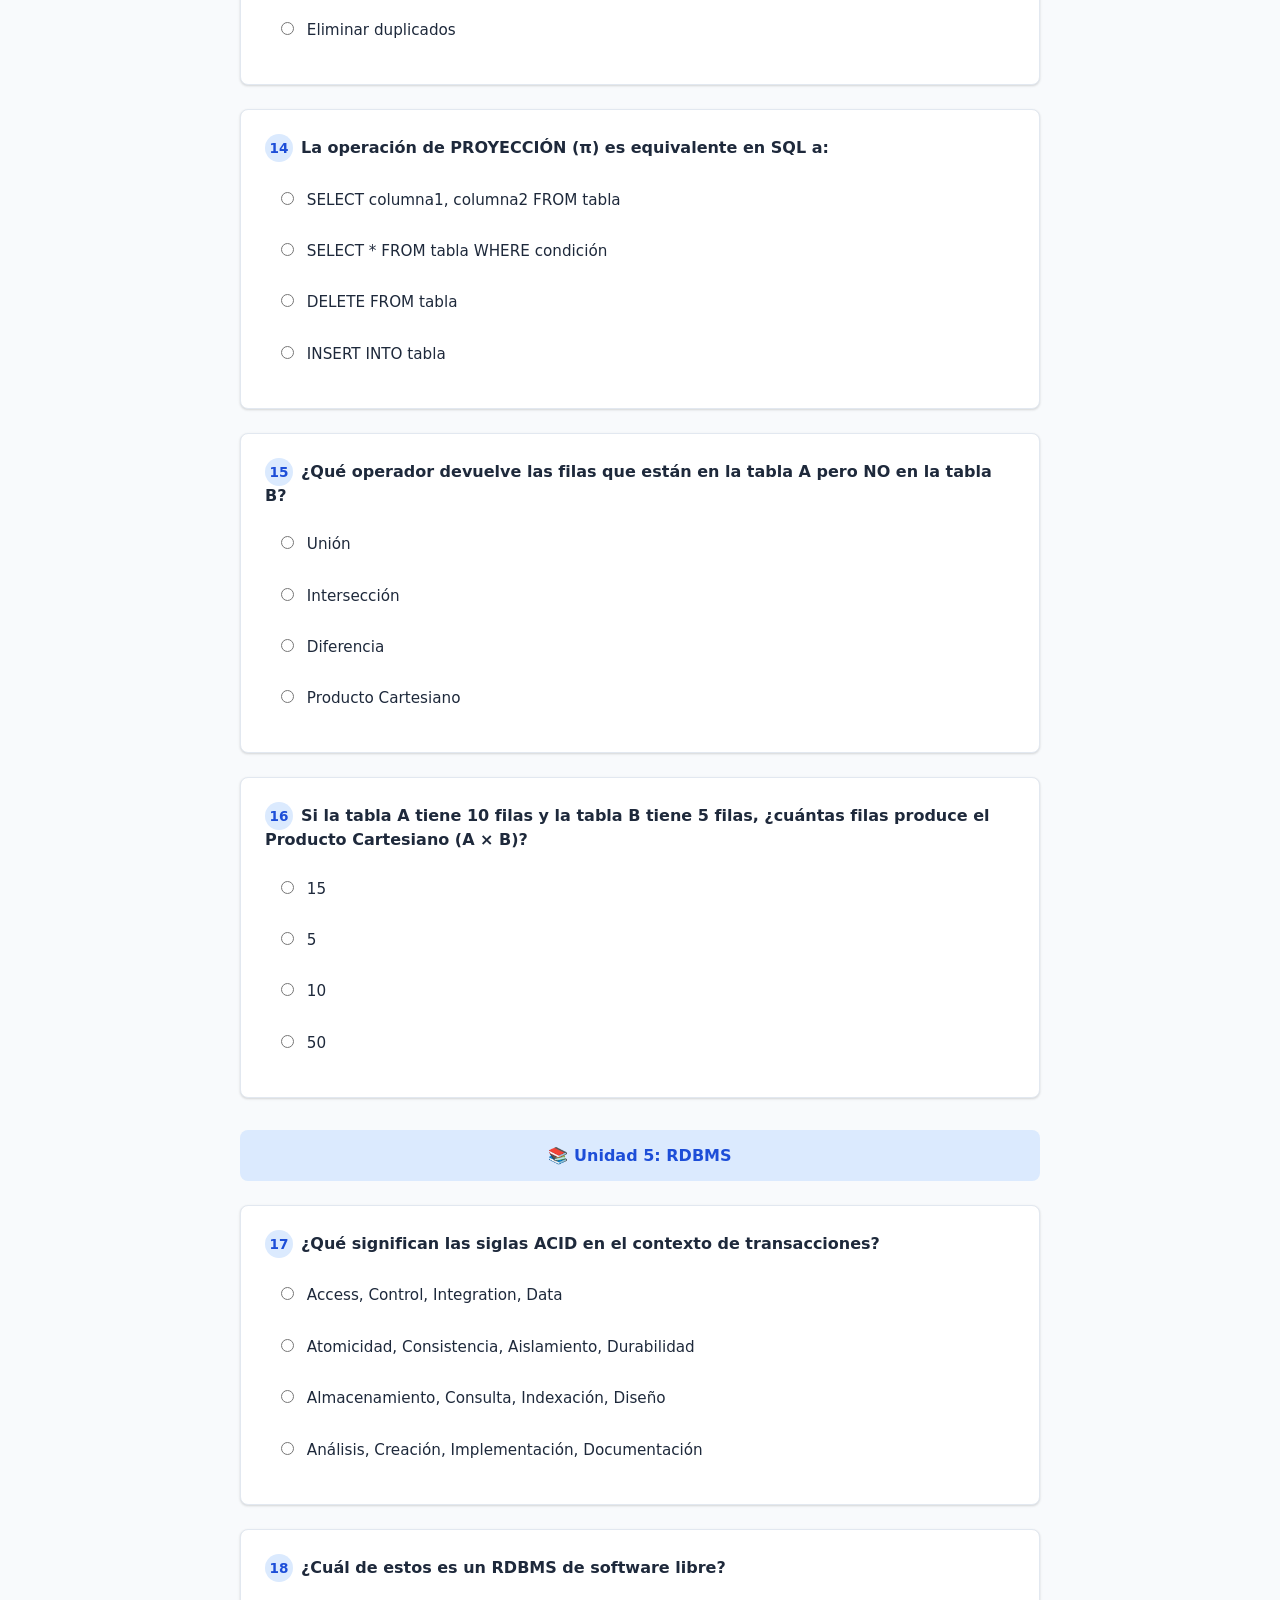
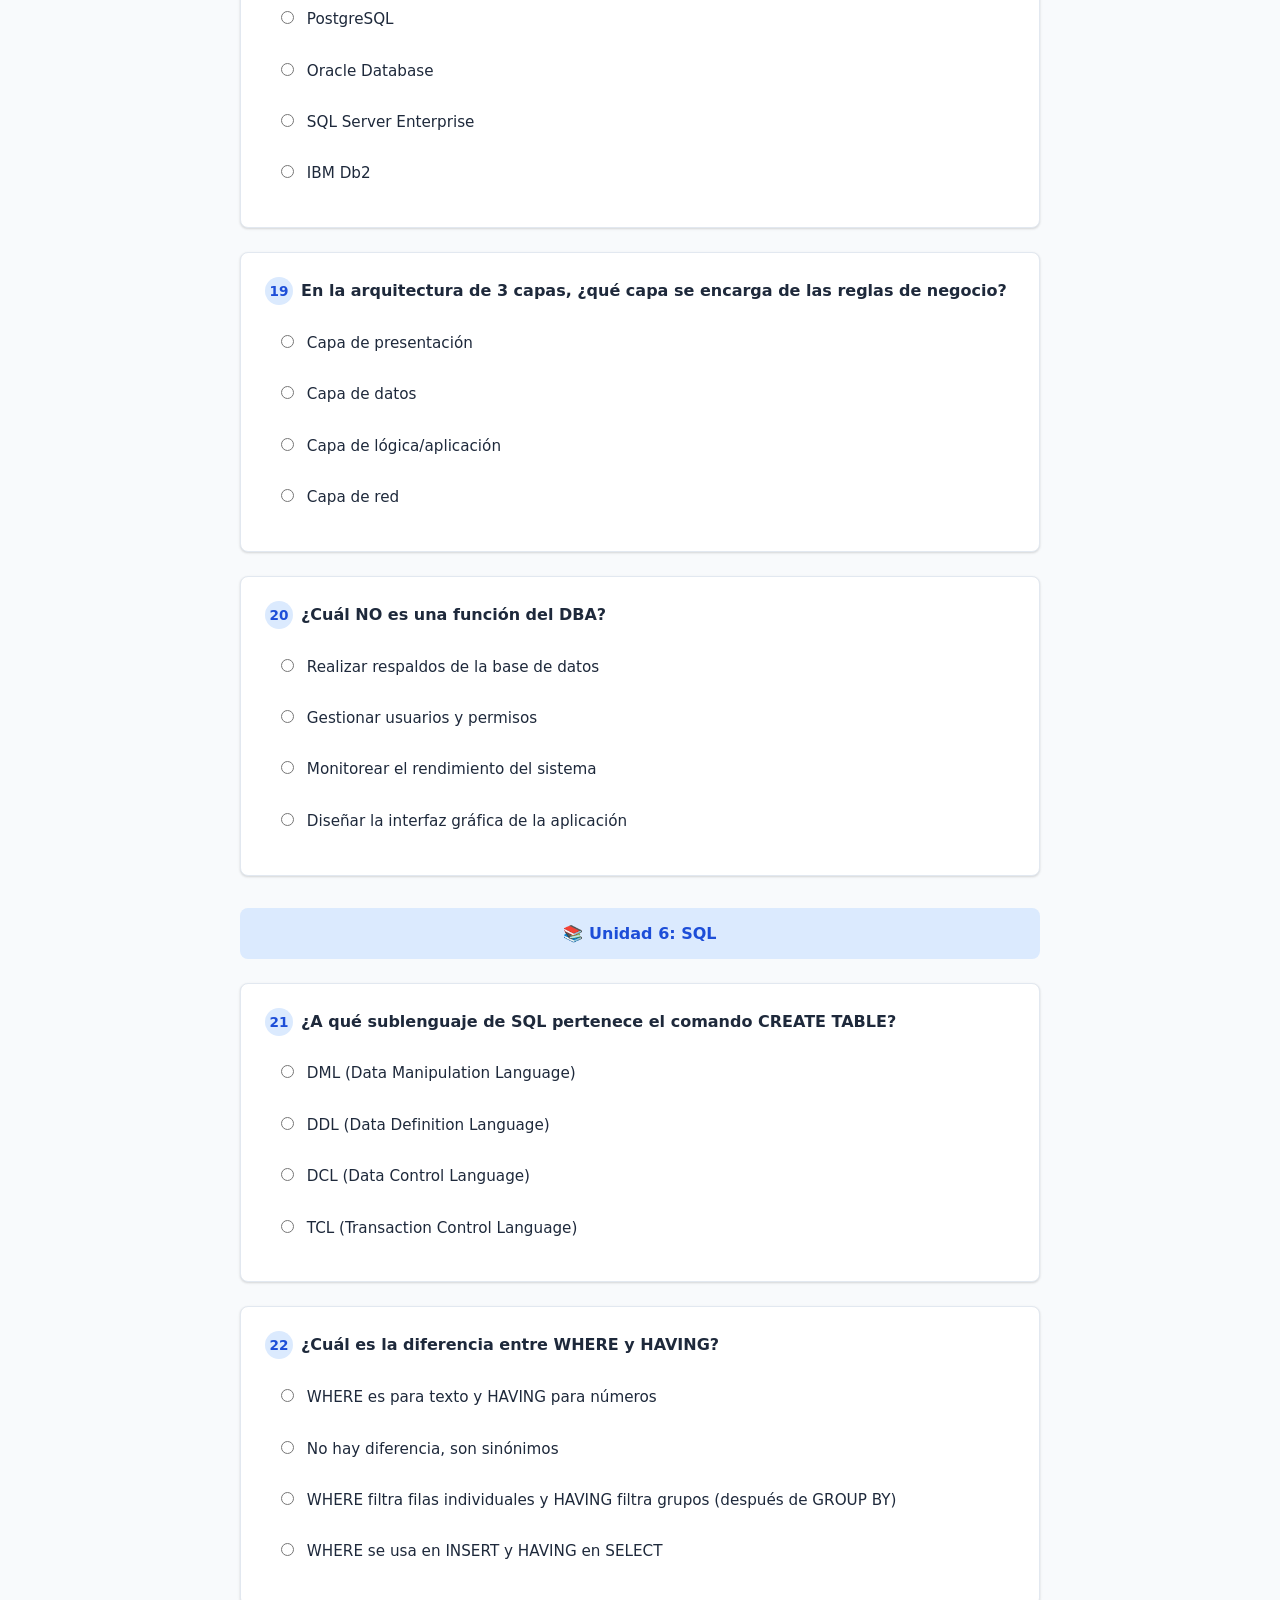
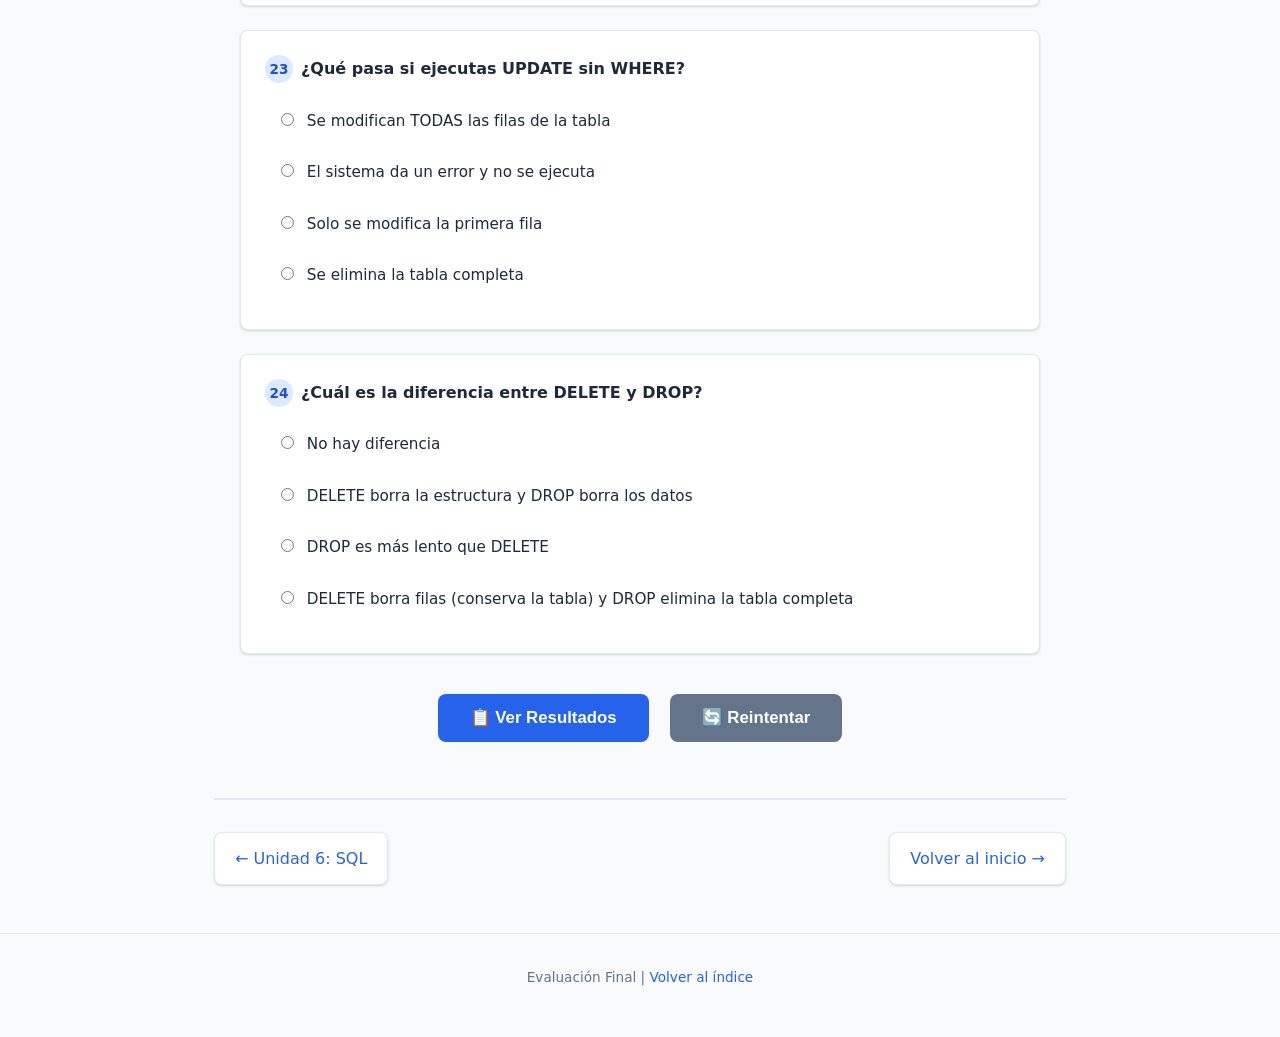
==== commit 97fb43ca: "Add files via upload" ====
--- a/evaluacion.html
+++ b/evaluacion.html
@@ -176,6 +176,7 @@
                 <li><a href="unidad4.html">U4</a></li>
                 <li><a href="unidad5.html">U5</a></li>
                 <li><a href="unidad6.html">U6</a></li>
+                <li><a href="evaluacion.html"><strong>Evaluaci&oacute;n</strong></a></li>
             </ul>
         </nav>
     </header>
--- a/styles.css
+++ b/styles.css
@@ -659,3 +659,68 @@
         padding: 0 1rem;
     }
 }
+
+
+/* ============================================
+   ESTILOS PARA QUIZZES (mini quizzes por unidad)
+   ============================================ */
+.quiz-mini .question {
+    background: var(--white);
+    border: 1px solid var(--border);
+    border-radius: var(--radius);
+    padding: 1.5rem;
+    margin-bottom: 1.5rem;
+    box-shadow: var(--shadow);
+}
+
+.quiz-mini .question h4 {
+    margin-top: 0;
+    margin-bottom: 1rem;
+    font-size: 1rem;
+    color: var(--text);
+}
+
+.quiz-mini .question h4 .q-number {
+    display: inline-block;
+    background: var(--primary-light);
+    color: var(--primary-dark);
+    width: 28px;
+    height: 28px;
+    border-radius: 50%;
+    text-align: center;
+    line-height: 28px;
+    font-size: 0.85rem;
+    margin-right: 0.5rem;
+    font-weight: 700;
+}
+
+.quiz-mini .question label {
+    display: block;
+    padding: 0.65rem 1rem;
+    margin: 0.4rem 0;
+    border: 1px solid var(--border);
+    border-radius: 6px;
+    cursor: pointer;
+    transition: background 0.2s, border-color 0.2s;
+    font-size: 0.95rem;
+    line-height: 1.5;
+}
+
+.quiz-mini .question label:hover {
+    background: var(--primary-light);
+    border-color: var(--primary);
+}
+
+.quiz-mini .question input[type="radio"] {
+    margin-right: 0.6rem;
+    accent-color: var(--primary);
+}
+
+.quiz-mini .question .feedback {
+    display: none;
+    margin-top: 0.75rem;
+    padding: 0.5rem 1rem;
+    border-radius: 6px;
+    font-size: 0.9rem;
+    font-weight: 500;
+}
